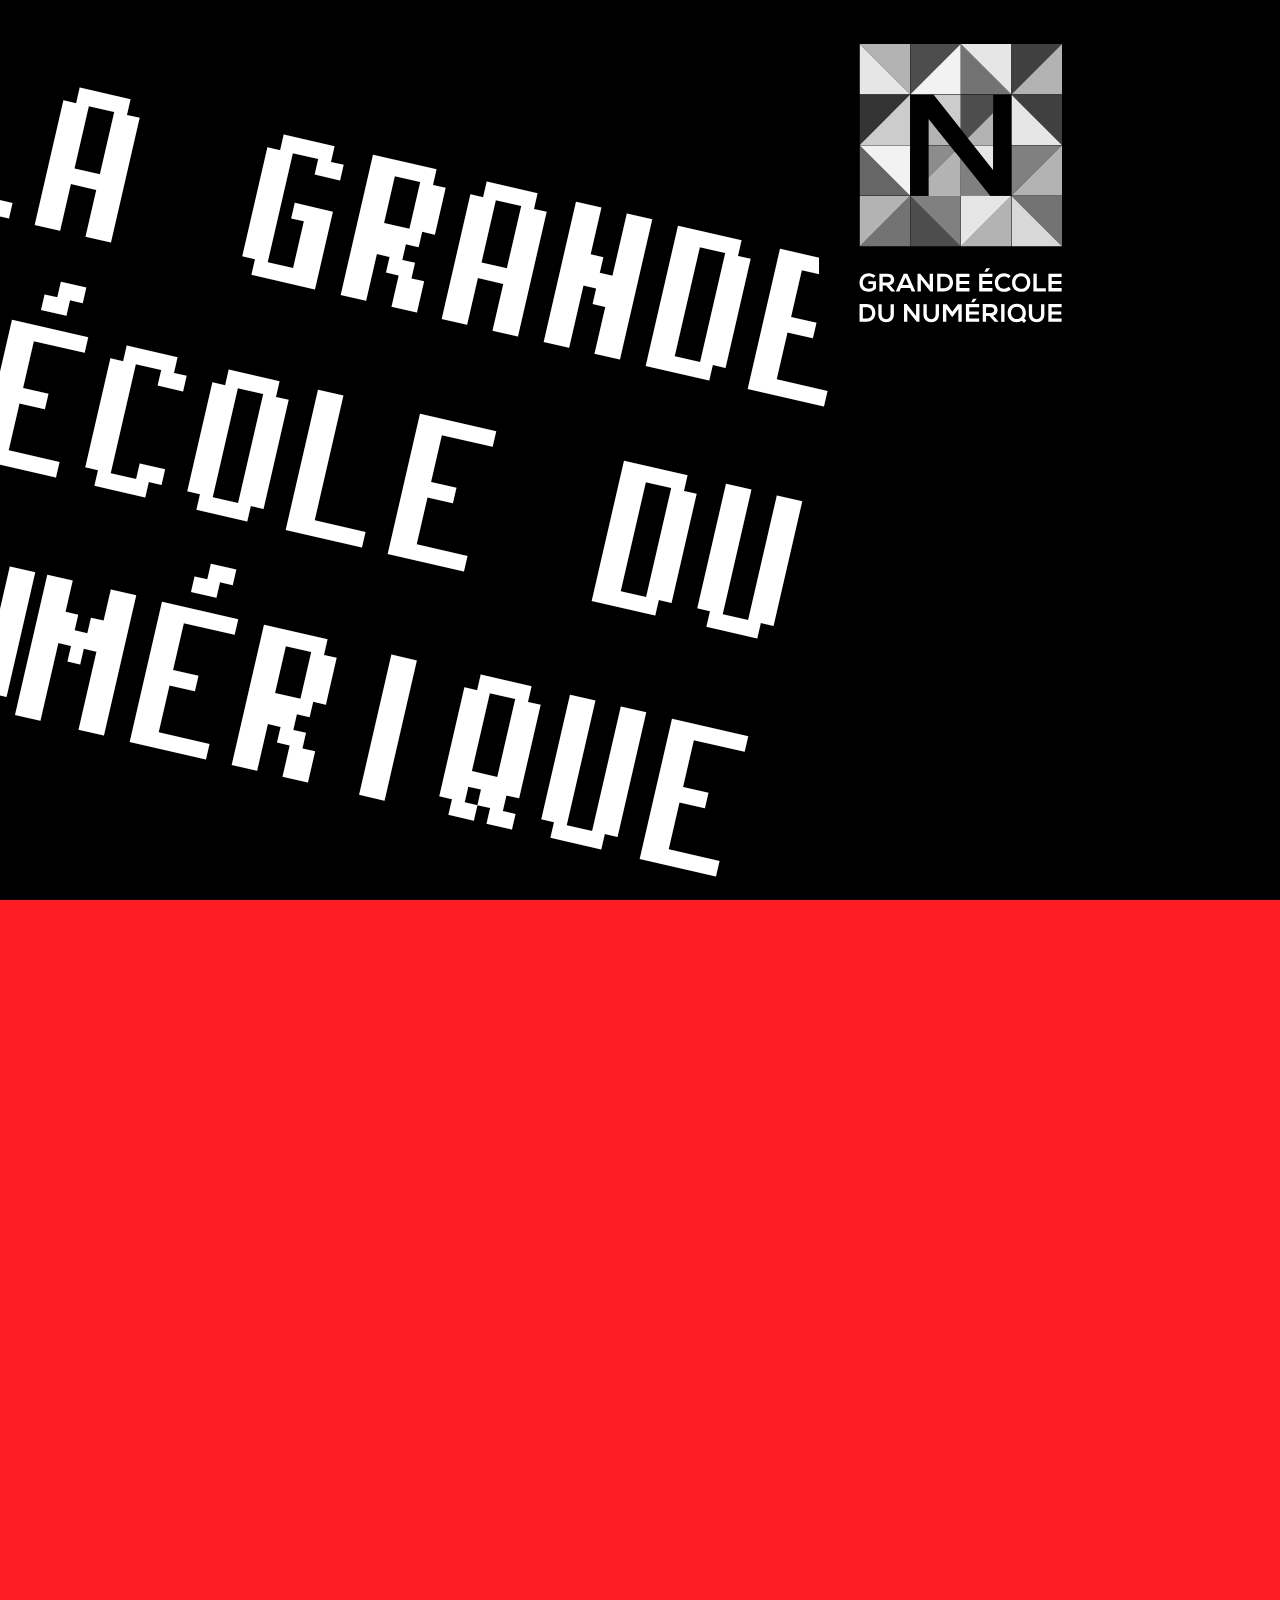
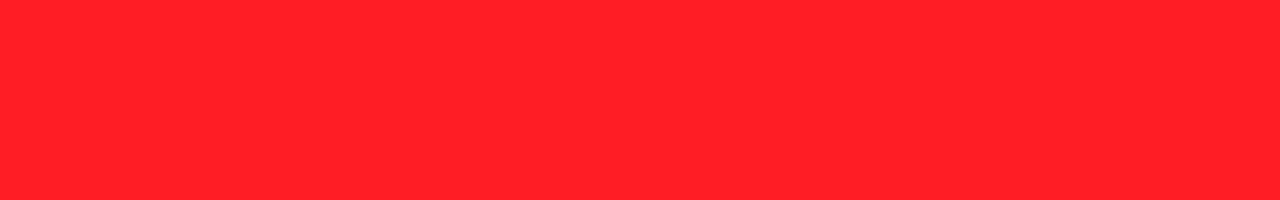
==== greetingsCard3.html @ 9fb9911d "remise à zero" ====
<!DOCTYPE html>
<html>
<head>
	<meta charset="utf-8">
	<title>We wish you a happy new year</title>
	<link rel="stylesheet" type="text/css" href="css/styleSvg.css">
	<link rel="stylesheet" type="text/css" href="css/animationSvg.css">


<!-- test FTP -->
<meta property="og:title" content="Generator de mĆŖme"/>
<meta property="og:type" content="image"/>
<meta property="og:url" content="http://leal.student.codeur.online/carte-voeux/greetingsCard.html"/>
<meta property="og:image" content="http://leal.student.codeur.online/carte-voeux/carteGEN.jpg"/>
<!-- ajouter aux meta -->

<script type="text/javascript">
      (function(d, s, id) {
        var js, fjs = d.getElementsByTagName(s)[0];
        if (d.getElementById(id)) return;
        js = d.createElement(s); js.id = id;
        js.src = "//connect.facebook.net/en_US/sdk.js#xfbml=1";
        fjs.parentNode.insertBefore(js, fjs);
      }(document, 'script', 'facebook-jssdk'));
</script>                                         <!-- Load Facebook SDK for JavaScript -->




</head>
<body>
	<div id="slides">

<div id="slide1" class="slide"><!-- la grande ecole -->
	<div class="">
		<div id="logoGEN">
			<svg version="1.1" id="gedn-logo" xmlns="http://www.w3.org/2000/svg" xmlns:xlink="http://www.w3.org/1999/xlink" x="-500px" y="-800px" width="1400px" height="1777.5px" viewBox="0 0 1400 1777.5" enable-background="new 0 0 1400 1777.5" xml:space="preserve">
		    <g>
		      <defs>
		        <rect id="SVGID_1_" width="1400" height="1777.5"/>
		      </defs>
		      <clipPath id="SVGID_2_">
		        <use xlink:href="#SVGID_1_"  overflow="visible"/>
		      </clipPath>
		      <rect x="4" clip-path="url(#SVGID_2_)" width="1396.001" height="1777.5"/>
		      <g clip-path="url(#SVGID_2_)">
		        <defs>
		          <rect id="SVGID_3_" width="1400" height="1777.5"/>
		        </defs>
		        <clipPath id="SVGID_4_">
		          <use xlink:href="#SVGID_3_"  overflow="visible"/>
		        </clipPath>
		        <g opacity="0.7" clip-path="url(#SVGID_4_)">
		          <g>
		            <defs>
		              <rect id="SVGID_5_" x="204" y="217" width="250" height="250"/>
		            </defs>
		            <clipPath id="SVGID_6_">
		              <use xlink:href="#SVGID_5_"  overflow="visible"/>
		            </clipPath>
		            <polygon clip-path="url(#SVGID_6_)" fill="#FFFFFF" points="454,467 204,217 454,217 				"/>
		          </g>
		        </g>
		        <g opacity="0.9" clip-path="url(#SVGID_4_)">
		          <g>
		            <defs>
		              <rect id="SVGID_7_" x="204" y="217" width="250" height="250"/>
		            </defs>
		            <clipPath id="SVGID_8_">
		              <use xlink:href="#SVGID_7_"  overflow="visible"/>
		            </clipPath>
		            <polygon clip-path="url(#SVGID_8_)" fill="#FFFFFF" points="454,467 204,467 204,217 				"/>
		          </g>
		        </g>
		        <g opacity="0.95" clip-path="url(#SVGID_4_)">
		          <g>
		            <defs>
		              <rect id="SVGID_9_" x="204" y="717" width="250" height="250"/>
		            </defs>
		            <clipPath id="SVGID_10_">
		              <use xlink:href="#SVGID_9_"  overflow="visible"/>
		            </clipPath>
		            <polygon clip-path="url(#SVGID_10_)" fill="#FFFFFF" points="454,967 204,717 454,717 				"/>
		          </g>
		        </g>
		        <g opacity="0.4" clip-path="url(#SVGID_4_)">
		          <g>
		            <defs>
		              <rect id="SVGID_11_" x="204" y="717" width="250" height="250"/>
		            </defs>
		            <clipPath id="SVGID_12_">
		              <use xlink:href="#SVGID_11_"  overflow="visible"/>
		            </clipPath>
		            <polygon clip-path="url(#SVGID_12_)" fill="#FFFFFF" points="454,967 204,967 204,717 				"/>
		          </g>
		        </g>
		        <g opacity="0.2" clip-path="url(#SVGID_4_)">
		          <g>
		            <defs>
		              <rect id="SVGID_13_" x="204" y="467" width="250" height="250"/>
		            </defs>
		            <clipPath id="SVGID_14_">
		              <use xlink:href="#SVGID_13_"  overflow="visible"/>
		            </clipPath>
		            <polygon clip-path="url(#SVGID_14_)" fill="#FFFFFF" points="204,717 454,467 204,467 				"/>
		          </g>
		        </g>
		        <g opacity="0.8" clip-path="url(#SVGID_4_)">
		          <g>
		            <defs>
		              <rect id="SVGID_15_" x="204" y="467" width="250" height="250"/>
		            </defs>
		            <clipPath id="SVGID_16_">
		              <use xlink:href="#SVGID_15_"  overflow="visible"/>
		            </clipPath>
		            <polygon clip-path="url(#SVGID_16_)" fill="#FFFFFF" points="204,717 454,717 454,467 				"/>
		          </g>
		        </g>
		        <g opacity="0.7" clip-path="url(#SVGID_4_)">
		          <g>
		            <defs>
		              <rect id="SVGID_17_" x="204" y="967" width="250" height="250"/>
		            </defs>
		            <clipPath id="SVGID_18_">
		              <use xlink:href="#SVGID_17_"  overflow="visible"/>
		            </clipPath>
		            <polygon clip-path="url(#SVGID_18_)" fill="#FFFFFF" points="204,1217 454,967 204,967 				"/>
		          </g>
		        </g>
		        <g opacity="0.45" clip-path="url(#SVGID_4_)">
		          <g>
		            <defs>
		              <rect id="SVGID_19_" x="204" y="967" width="250" height="250"/>
		            </defs>
		            <clipPath id="SVGID_20_">
		              <use xlink:href="#SVGID_19_"  overflow="visible"/>
		            </clipPath>
		            <polygon clip-path="url(#SVGID_20_)" fill="#FFFFFF" points="204,1217 454,1217 454,967 				"/>
		          </g>
		        </g>
		        <g opacity="0.9" clip-path="url(#SVGID_4_)">
		          <g>
		            <defs>
		              <rect id="SVGID_21_" x="704" y="217" width="250" height="250"/>
		            </defs>
		            <clipPath id="SVGID_22_">
		              <use xlink:href="#SVGID_21_"  overflow="visible"/>
		            </clipPath>
		            <polygon clip-path="url(#SVGID_22_)" fill="#FFFFFF" points="954,467 704,217 954,217 				"/>
		          </g>
		        </g>
		        <g opacity="0.45" clip-path="url(#SVGID_4_)">
		          <g>
		            <defs>
		              <rect id="SVGID_23_" x="704" y="217" width="250" height="250"/>
		            </defs>
		            <clipPath id="SVGID_24_">
		              <use xlink:href="#SVGID_23_"  overflow="visible"/>
		            </clipPath>
		            <polygon clip-path="url(#SVGID_24_)" fill="#FFFFFF" points="954,467 704,467 704,217 				"/>
		          </g>
		        </g>
		        <g opacity="0.9" clip-path="url(#SVGID_4_)">
		          <g>
		            <defs>
		              <rect id="SVGID_25_" x="766.315" y="717.5" width="97.685" height="122.919"/>
		            </defs>
		            <clipPath id="SVGID_26_">
		              <use xlink:href="#SVGID_25_"  overflow="visible"/>
		            </clipPath>
		            <polygon clip-path="url(#SVGID_26_)" fill="#FFFFFF" points="766.314,717.5 864,840.419 864,717.5 				"/>
		          </g>
		        </g>
		        <g opacity="0.5" clip-path="url(#SVGID_4_)">
		          <g>
		            <defs>
		              <rect id="SVGID_27_" x="704" y="785.572" width="145.939" height="181.928"/>
		            </defs>
		            <clipPath id="SVGID_28_">
		              <use xlink:href="#SVGID_27_"  overflow="visible"/>
		            </clipPath>
		            <polygon clip-path="url(#SVGID_28_)" fill="#FFFFFF" points="704,785.571 704,967.5 849.939,967.5 				"/>
		          </g>
		        </g>
		        <g opacity="0.3" clip-path="url(#SVGID_4_)">
		          <g>
		            <defs>
		              <rect id="SVGID_29_" x="704" y="466.5" width="250" height="215.72"/>
		            </defs>
		            <clipPath id="SVGID_30_">
		              <use xlink:href="#SVGID_29_"  overflow="visible"/>
		            </clipPath>
		            <polygon clip-path="url(#SVGID_30_)" fill="#FFFFFF" points="738.783,682.216 864,557 864,466.5 953.5,466.5 954,466.5
		              704,466.5 704,637.27 				"/>
		          </g>
		        </g>
		        <g opacity="0.7" clip-path="url(#SVGID_4_)">
		          <g>
		            <defs>
		              <rect id="SVGID_31_" x="953.5" y="467" width="0.5" height="0.5"/>
		            </defs>
		            <clipPath id="SVGID_32_">
		              <use xlink:href="#SVGID_31_"  overflow="visible"/>
		            </clipPath>
		            <polygon clip-path="url(#SVGID_32_)" fill="#FFFFFF" points="953.5,467.5 954,467.5 954,467 				"/>
		          </g>
		        </g>
		        <g opacity="0.7" clip-path="url(#SVGID_4_)">
		          <g>
		            <defs>
		              <rect id="SVGID_33_" x="738.784" y="557" width="125.216" height="160.5"/>
		            </defs>
		            <clipPath id="SVGID_34_">
		              <use xlink:href="#SVGID_33_"  overflow="visible"/>
		            </clipPath>
		            <polygon clip-path="url(#SVGID_34_)" fill="#FFFFFF" points="738.783,682.466 766.314,717.5 864,717.5 864,557 				"/>
		          </g>
		        </g>
		        <g opacity="0.9" clip-path="url(#SVGID_4_)">
		          <g>
		            <defs>
		              <rect id="SVGID_35_" x="704" y="967" width="250" height="250"/>
		            </defs>
		            <clipPath id="SVGID_36_">
		              <use xlink:href="#SVGID_35_"  overflow="visible"/>
		            </clipPath>
		            <polygon clip-path="url(#SVGID_36_)" fill="#FFFFFF" points="704,1217 954,967 704,967 				"/>
		          </g>
		        </g>
		        <g opacity="0.7" clip-path="url(#SVGID_4_)">
		          <g>
		            <defs>
		              <rect id="SVGID_37_" x="704" y="967" width="250" height="250"/>
		            </defs>
		            <clipPath id="SVGID_38_">
		              <use xlink:href="#SVGID_37_"  overflow="visible"/>
		            </clipPath>
		            <polygon clip-path="url(#SVGID_38_)" fill="#FFFFFF" points="704,1217 954,1217 954,967 				"/>
		          </g>
		        </g>
		        <g opacity="0.3" clip-path="url(#SVGID_4_)">
		          <g>
		            <defs>
		              <rect id="SVGID_39_" x="454" y="217" width="250" height="250"/>
		            </defs>
		            <clipPath id="SVGID_40_">
		              <use xlink:href="#SVGID_39_"  overflow="visible"/>
		            </clipPath>
		            <polygon clip-path="url(#SVGID_40_)" fill="#FFFFFF" points="454,467 704,217 454,217 				"/>
		          </g>
		        </g>
		        <g opacity="0.95" clip-path="url(#SVGID_4_)">
		          <g>
		            <defs>
		              <rect id="SVGID_41_" x="454" y="217" width="250" height="250"/>
		            </defs>
		            <clipPath id="SVGID_42_">
		              <use xlink:href="#SVGID_41_"  overflow="visible"/>
		            </clipPath>
		            <polygon clip-path="url(#SVGID_42_)" fill="#FFFFFF" points="454,467 704,467 704,217 				"/>
		          </g>
		        </g>
		        <g opacity="0.55" clip-path="url(#SVGID_4_)">
		          <g>
		            <defs>
		              <rect id="SVGID_43_" x="544" y="717.5" width="129.431" height="159.5"/>
		            </defs>
		            <clipPath id="SVGID_44_">
		              <use xlink:href="#SVGID_43_"  overflow="visible"/>
		            </clipPath>
		            <polygon clip-path="url(#SVGID_44_)" fill="#FFFFFF" points="673.431,747.819 648.842,717.5 544,717.5 544,877 				"/>
		          </g>
		        </g>
		        <g opacity="0.7" clip-path="url(#SVGID_4_)">
		          <g>
		            <defs>
		              <rect id="SVGID_45_" x="544" y="747.57" width="160" height="219.93"/>
		            </defs>
		            <clipPath id="SVGID_46_">
		              <use xlink:href="#SVGID_45_"  overflow="visible"/>
		            </clipPath>
		            <polygon clip-path="url(#SVGID_46_)" fill="#FFFFFF" points="673.431,747.569 544,877 544,967.5 704,967.5 704,785.572 				"/>
		          </g>
		        </g>
		        <g opacity="0.8" clip-path="url(#SVGID_4_)">
		          <g>
		            <defs>
		              <rect id="SVGID_47_" x="454" y="466.5" width="250" height="170.77"/>
		            </defs>
		            <clipPath id="SVGID_48_">
		              <use xlink:href="#SVGID_47_"  overflow="visible"/>
		            </clipPath>
		            <polygon clip-path="url(#SVGID_48_)" fill="#FFFFFF" points="568.837,466.5 704,637.269 704,466.5 454,466.5 454.5,466.5
		              "/>
		          </g>
		        </g>
		        <g opacity="0.7" clip-path="url(#SVGID_4_)">
		          <g>
		            <defs>
		              <rect id="SVGID_49_" x="544" y="586.66" width="104.842" height="130.84"/>
		            </defs>
		            <clipPath id="SVGID_50_">
		              <use xlink:href="#SVGID_49_"  overflow="visible"/>
		            </clipPath>
		            <polygon clip-path="url(#SVGID_50_)" fill="#FFFFFF" points="648.842,717.5 544,586.663 544,717.5 				"/>
		          </g>
		        </g>
		        <g opacity="0.7" clip-path="url(#SVGID_4_)">
		          <g>
		            <defs>
		              <rect id="SVGID_51_" x="454" y="467" width="0.5" height="0.5"/>
		            </defs>
		            <clipPath id="SVGID_52_">
		              <use xlink:href="#SVGID_51_"  overflow="visible"/>
		            </clipPath>
		            <polygon clip-path="url(#SVGID_52_)" fill="#FFFFFF" points="454,467 454,467.5 454.5,467.5 				"/>
		          </g>
		        </g>
		        <g opacity="0.5" clip-path="url(#SVGID_4_)">
		          <g>
		            <defs>
		              <rect id="SVGID_53_" x="454" y="967" width="250" height="250"/>
		            </defs>
		            <clipPath id="SVGID_54_">
		              <use xlink:href="#SVGID_53_"  overflow="visible"/>
		            </clipPath>
		            <polygon clip-path="url(#SVGID_54_)" fill="#FFFFFF" points="704,1217 454,967 704,967 				"/>
		          </g>
		        </g>
		        <g opacity="0.3" clip-path="url(#SVGID_4_)">
		          <g>
		            <defs>
		              <rect id="SVGID_55_" x="454" y="967" width="250" height="250"/>
		            </defs>
		            <clipPath id="SVGID_56_">
		              <use xlink:href="#SVGID_55_"  overflow="visible"/>
		            </clipPath>
		            <polygon clip-path="url(#SVGID_56_)" fill="#FFFFFF" points="704,1217 454,1217 454,967 				"/>
		          </g>
		        </g>
		        <g opacity="0.25" clip-path="url(#SVGID_4_)">
		          <g>
		            <defs>
		              <rect id="SVGID_57_" x="954" y="217" width="250" height="250"/>
		            </defs>
		            <clipPath id="SVGID_58_">
		              <use xlink:href="#SVGID_57_"  overflow="visible"/>
		            </clipPath>
		            <polygon clip-path="url(#SVGID_58_)" fill="#FFFFFF" points="954,467 1204,217 954,217 				"/>
		          </g>
		        </g>
		        <g opacity="0.7" clip-path="url(#SVGID_4_)">
		          <g>
		            <defs>
		              <rect id="SVGID_59_" x="954" y="217" width="250" height="250"/>
		            </defs>
		            <clipPath id="SVGID_60_">
		              <use xlink:href="#SVGID_59_"  overflow="visible"/>
		            </clipPath>
		            <polygon clip-path="url(#SVGID_60_)" fill="#FFFFFF" points="954,467 1204,467 1204,217 				"/>
		          </g>
		        </g>
		        <g opacity="0.5" clip-path="url(#SVGID_4_)">
		          <g>
		            <defs>
		              <rect id="SVGID_61_" x="954" y="717" width="250" height="250"/>
		            </defs>
		            <clipPath id="SVGID_62_">
		              <use xlink:href="#SVGID_61_"  overflow="visible"/>
		            </clipPath>
		            <polygon clip-path="url(#SVGID_62_)" fill="#FFFFFF" points="954,967 1204,717 954,717 				"/>
		          </g>
		        </g>
		        <g opacity="0.7" clip-path="url(#SVGID_4_)">
		          <g>
		            <defs>
		              <rect id="SVGID_63_" x="954" y="717" width="250" height="250"/>
		            </defs>
		            <clipPath id="SVGID_64_">
		              <use xlink:href="#SVGID_63_"  overflow="visible"/>
		            </clipPath>
		            <polygon clip-path="url(#SVGID_64_)" fill="#FFFFFF" points="954,967 1204,967 1204,717 				"/>
		          </g>
		        </g>
		        <g opacity="0.25" clip-path="url(#SVGID_4_)">
		          <g>
		            <defs>
		              <rect id="SVGID_65_" x="954" y="467" width="250" height="250"/>
		            </defs>
		            <clipPath id="SVGID_66_">
		              <use xlink:href="#SVGID_65_"  overflow="visible"/>
		            </clipPath>
		            <polygon clip-path="url(#SVGID_66_)" fill="#FFFFFF" points="1204,717 954,467 1204,467 				"/>
		          </g>
		        </g>
		        <g opacity="0.9" clip-path="url(#SVGID_4_)">
		          <g>
		            <defs>
		              <rect id="SVGID_67_" x="954" y="467" width="250" height="250"/>
		            </defs>
		            <clipPath id="SVGID_68_">
		              <use xlink:href="#SVGID_67_"  overflow="visible"/>
		            </clipPath>
		            <polygon clip-path="url(#SVGID_68_)" fill="#FFFFFF" points="1204,717 954,717 954,467 				"/>
		          </g>
		        </g>
		        <g opacity="0.45" clip-path="url(#SVGID_4_)">
		          <g>
		            <defs>
		              <rect id="SVGID_69_" x="954" y="967" width="250" height="250"/>
		            </defs>
		            <clipPath id="SVGID_70_">
		              <use xlink:href="#SVGID_69_"  overflow="visible"/>
		            </clipPath>
		            <polygon clip-path="url(#SVGID_70_)" fill="#FFFFFF" points="1204,1217 954,967 1204,967 				"/>
		          </g>
		        </g>
		        <g opacity="0.85" clip-path="url(#SVGID_4_)">
		          <g>
		            <defs>
		              <rect id="SVGID_71_" x="954" y="967" width="250" height="250"/>
		            </defs>
		            <clipPath id="SVGID_72_">
		              <use xlink:href="#SVGID_71_"  overflow="visible"/>
		            </clipPath>
		            <polygon clip-path="url(#SVGID_72_)" fill="#FFFFFF" points="1204,1217 954,1217 954,967 				"/>
		          </g>
		        </g>
		        <path clip-path="url(#SVGID_4_)" fill="#FFFFFF" d="M272.504,1372.6c-5.875-5.625-14.625-8.75-22.25-8.75
		          c-18.75,0-30.125,14.25-30.125,32.25c0,14.375,8.375,29.25,30.125,29.25c6.875,0,12.875-1.5,19.75-7v-15.5h-22.375v-14.75h37.5
		          v36.875c-8.625,9.875-19.5,15.75-34.875,15.75c-32.875,0-46.25-21.625-46.25-44.625c0-24.625,15.375-47.375,46.25-47.375
		          c11.75,0,23.5,4.5,32.5,13.375L272.504,1372.6z"/>
		        <path clip-path="url(#SVGID_4_)" fill="#FFFFFF" d="M379.503,1438.725h-18.875l-25.375-29.25h-16.75v29.25h-16.5V1351.1
		          c13.875,0,27.75,0.125,41.625,0.125c20.625,0.125,31.5,13.875,31.5,29c0,12-5.5,24.125-22.125,27.5l26.5,29.875V1438.725z
		           M318.503,1366.6v28h25.125c10.5,0,15-7,15-14s-4.625-14-15-14H318.503z"/>
		        <path clip-path="url(#SVGID_4_)" fill="#FFFFFF" d="M454.128,1422.225h-45.75l-7.5,16.5h-17.875l39.25-87.5h18l39.25,87.5h-18
		          L454.128,1422.225z M431.253,1369.6l-16.25,37.25h32.5L431.253,1369.6z"/>
		        <polygon clip-path="url(#SVGID_4_)" fill="#FFFFFF" points="550.128,1410.1 550.128,1351.225 566.628,1351.225 566.628,1438.725
		          553.253,1438.725 506.753,1380.475 506.753,1438.725 490.253,1438.725 490.253,1351.225 503.628,1351.225 		"/>
		        <path clip-path="url(#SVGID_4_)" fill="#FFFFFF" d="M665.502,1394.225c0.375,22.125-13.125,44.5-43.75,44.5h-34.375v-87.5h34.375
		          C651.752,1351.225,665.127,1372.6,665.502,1394.225 M603.752,1422.85h18c19.875,0,27.75-14.5,27.375-28.75
		          c-0.375-13.625-8.375-27.25-27.375-27.25h-18V1422.85z"/>
		        <polygon clip-path="url(#SVGID_4_)" fill="#FFFFFF" points="746.751,1438.725 681.251,1438.725 681.251,1351.225
		          746.751,1351.225 746.751,1367.225 697.626,1367.225 697.626,1387.35 745.001,1387.35 745.001,1402.725 697.626,1402.725
		          697.626,1422.475 746.751,1422.475 		"/>
		        <path clip-path="url(#SVGID_4_)" fill="#FFFFFF" d="M860.124,1438.725h-65.5v-87.5h65.5v16h-49.125v20.125h47.375v15.375h-47.375
		          v19.75h49.125V1438.725z M847.999,1324.6h-18l-9.25,17v0.75h13.5l13.75-17.125V1324.6z"/>
		        <path clip-path="url(#SVGID_4_)" fill="#FFFFFF" d="M951.623,1427.725c-9,8.875-20.625,13-33.25,13
		          c-32.5,0-46.25-22.375-46.375-45.125c-0.125-22.875,14.75-46.125,46.375-46.125c11.875,0,23.125,4.5,32.125,13.375l-11,10.625
		          c-5.75-5.625-13.5-8.25-21.125-8.25c-21.125,0-30.25,15.75-30.125,30.375c0.125,14.5,8.5,29.625,30.125,29.625
		          c7.625,0,16.25-3.125,22-8.875L951.623,1427.725z"/>
		        <path clip-path="url(#SVGID_4_)" fill="#FFFFFF" d="M1047,1395.475c-0.25,22.625-14.125,45.25-44.875,45.25s-45-22.125-45-45.125
		          c0-27.625,20-46.125,45.375-46.125C1032.375,1349.725,1047.25,1372.725,1047,1395.475 M1002.125,1425.6
		          c20.625,0,28.375-15.5,28.625-29.875c0.25-14.625-8.125-30.875-28.25-31.25c-18.625,0-29.625,14-29.125,31.375
		          C973.75,1410.225,981.5,1425.6,1002.125,1425.6"/>
		        <polygon clip-path="url(#SVGID_4_)" fill="#FFFFFF" points="1078.998,1351.225 1078.998,1423.475 1123.998,1423.475
		          1123.998,1438.725 1062.498,1438.725 1062.498,1351.225 		"/>
		        <polygon clip-path="url(#SVGID_4_)" fill="#FFFFFF" points="1201.997,1438.725 1136.497,1438.725 1136.497,1351.225
		          1201.997,1351.225 1201.997,1367.225 1152.872,1367.225 1152.872,1387.35 1200.247,1387.35 1200.247,1402.725 1152.872,1402.725
		          1152.872,1422.475 1201.997,1422.475 		"/>
		        <path clip-path="url(#SVGID_4_)" fill="#FFFFFF" d="M282.181,1544.5c0.375,22.125-13.125,44.5-43.75,44.5h-34.375v-87.5h34.375
		          C268.431,1501.5,281.806,1522.875,282.181,1544.5 M220.431,1573.125h18c19.875,0,27.75-14.5,27.375-28.75
		          c-0.375-13.625-8.375-27.25-27.375-27.25h-18V1573.125z"/>
		        <path clip-path="url(#SVGID_4_)" fill="#FFFFFF" d="M373.555,1501.625v50.125c0,25.875-15.875,39.125-37.875,39.125
		          c-21,0-38.875-12.75-38.875-39.125v-50.125h16.375v50.125c0,15.75,9,24.125,22.625,24.125s21.375-9.125,21.375-24.125v-50.125
		          H373.555z"/>
		        <polygon clip-path="url(#SVGID_4_)" fill="#FFFFFF" points="483.302,1560.375 483.302,1501.5 499.802,1501.5 499.802,1589
		          486.427,1589 439.927,1530.75 439.927,1589 423.427,1589 423.427,1501.5 436.802,1501.5 		"/>
		        <path clip-path="url(#SVGID_4_)" fill="#FFFFFF" d="M596.177,1501.625v50.125c0,25.875-15.875,39.125-37.875,39.125
		          c-21,0-38.875-12.75-38.875-39.125v-50.125h16.375v50.125c0,15.75,9,24.125,22.625,24.125s21.375-9.125,21.375-24.125v-50.125
		          H596.177z"/>
		        <polygon clip-path="url(#SVGID_4_)" fill="#FFFFFF" points="691.926,1525.625 663.426,1563.625 660.176,1563.625 632.301,1525.5
		          632.301,1589.125 615.801,1589.125 615.801,1501.625 634.801,1501.625 662.176,1539.25 689.551,1501.625 708.426,1501.625
		          708.426,1589.125 691.926,1589.125 		"/>
		        <path clip-path="url(#SVGID_4_)" fill="#FFFFFF" d="M794.676,1589h-65.5v-87.5h65.5v16h-49.125v20.125h47.375V1553h-47.375v19.75
		          h49.125V1589z M782.551,1474.875h-18l-9.25,17v0.75h13.5l13.75-17.125V1474.875z"/>
		        <path clip-path="url(#SVGID_4_)" fill="#FFFFFF" d="M889.8,1589h-18.875l-25.375-29.25H828.8V1589h-16.5v-87.625
		          c13.875,0,27.75,0.125,41.625,0.125c20.625,0.125,31.5,13.875,31.5,29c0,12-5.5,24.125-22.125,27.5l26.5,29.875V1589z
		           M828.8,1516.875v28h25.125c10.5,0,15-7,15-14s-4.625-14-15-14H828.8z"/>
		        <rect x="903.299" y="1501.5" clip-path="url(#SVGID_4_)" fill="#FFFFFF" width="16.375" height="87.5"/>
		        <path clip-path="url(#SVGID_4_)" fill="#FFFFFF" d="M1025.299,1544.125c0.125,10-2.5,20.375-8.125,28.5l10.375,10.25
		          l-11.625,11.625l-10.625-10.5c-6.625,4.25-15,6.5-24.875,6.5c-31.125,0-44.875-22.625-45-45.375
		          c-0.125-22.875,14.25-45.75,45-45.75S1024.924,1521.625,1025.299,1544.125 M951.674,1545.5c0.25,14.375,9.75,29.75,28.75,29.75
		          c19.75,0,29.25-16.625,28.625-31.625c-0.625-14.125-8-29.375-28.625-29.375S951.424,1530.75,951.674,1545.5"/>
		        <path clip-path="url(#SVGID_4_)" fill="#FFFFFF" d="M1116.547,1501.625v50.125c0,25.875-15.875,39.125-37.875,39.125
		          c-21,0-38.875-12.75-38.875-39.125v-50.125h16.375v50.125c0,15.75,9,24.125,22.625,24.125s21.375-9.125,21.375-24.125v-50.125
		          H1116.547z"/>
		        <polygon clip-path="url(#SVGID_4_)" fill="#FFFFFF" points="1201.672,1589 1136.172,1589 1136.172,1501.5 1201.672,1501.5
		          1201.672,1517.5 1152.547,1517.5 1152.547,1537.625 1199.922,1537.625 1199.922,1553 1152.547,1553 1152.547,1572.75
		          1201.672,1572.75 		"/>
		      </g>
		    </g>
		    </svg>
		</div>

		<svg version="1.1" id="text1" xmlns="http://www.w3.org/2000/svg" xmlns:xlink="http://www.w3.org/1999/xlink" width="100%" height="100%" viewBox="0 0
		 1280 740" xml:space="preserve">
			<text transform="matrix(0.7945 0.1831 -0.2246 0.9744 -80 118.322)"><tspan x="0" y="0" fill="#FFFFFF" font-family="'PixelOperatorMono-Bold'" font-size="255.828">LA GRANDE </tspan><tspan x="127.914" y="241.069" fill="#FFFFFF" font-family="'PixelOperatorMono-Bold'" font-size="255.828">ÉCOLE DU         </tspan><tspan x="-0.001" y="482.139" fill="#FFFFFF" font-family="'PixelOperatorMono-Bold'" font-size="255.828">NUMÉRIQUE</tspan></text>
		</svg>
	</div>
</div>

<div id="slide2" class="slide"><!-- l'acs -->
	<div class="text2">
		<p>vous adresse </p>
		<p>ses meilleurs vœux </p>
		<p>pour l’année 2017</p>
	</div>
</div>

<div id="slide3" class="slide"><!-- perso -->
	<div class="joyeusesFetes" >
		<div class="flipper">
			<svg version="1.1" id="santa" xmlns="http://www.w3.org/2000/svg" xmlns:xlink="http://www.w3.org/1999/xlink" x="0px" y="0px" width="20%" height="50%"   viewBox="0 0 592.627 190" enable-background="new 0 0 592.627 190" xml:space="preserve">
			<path id="pom" class="elemFlipped"  fill="#FFFFFF" d="M73.943,108.938l17.496,2.273c-1.911,12.06-6.804,21.501-14.679,28.324
				c-7.875,6.82-17.546,10.23-29.012,10.23c-14.369,0-25.918-4.694-34.649-14.087C4.365,126.289,0,112.828,0,95.297
				c0-11.334,1.879-21.253,5.635-29.756c3.757-8.5,9.473-14.877,17.151-19.127c7.676-4.251,16.029-6.376,25.059-6.376
				c11.401,0,20.725,2.885,27.975,8.65c7.249,5.768,11.896,13.956,13.939,24.565l-17.3,2.669c-1.647-7.051-4.563-12.357-8.749-15.916
				c-4.186-3.559-9.243-5.338-15.173-5.338c-8.964,0-16.247,3.214-21.848,9.639c-5.602,6.426-8.401,16.591-8.401,30.496
				c0,14.104,2.7,24.353,8.105,30.745c5.404,6.393,12.457,9.589,21.155,9.589c6.984,0,12.816-2.141,17.497-6.426
				C69.724,124.427,72.69,117.835,73.943,108.938z"/>
			<path id="hat" class="elemFlipped"  fill="#FFFFFF" d="M104.391,96.176V79.567l95.986-40.531v17.694L124.259,87.97l76.118,31.536v17.694
				L104.391,96.176z"/>
			<path id="fur" class="elemFlipped"  fill="#FFFFFF" d="M254.648,187.628h-39.246v-14.73h21.452V17.202h-21.452V2.472h39.246V187.628z"/>
			<path id="eyes" class="elemFlipped"  fill="#FFFFFF" d="M285.785,62.674V42.41h20.265v20.264H285.785z M285.785,147.332v-20.264h20.265v20.264H285.785z"
				/>
			<path id="nose" class="elemFlipped"  fill="#FFFFFF" d="M330.468,103.898V86.004h54.666v17.894H330.468z"/>
			<path id="smile" class="elemFlipped"  fill="#FFFFFF" d="M416.471,190h-12.751c19.705-31.635,29.556-63.3,29.556-94.999
				c0-12.39-1.417-24.681-4.25-36.874c-2.242-9.886-5.372-19.376-9.391-28.47C417.064,23.725,411.758,13.84,403.718,0h12.751
				c12.391,16.544,21.552,33.15,27.483,49.823c5.073,14.369,7.611,29.395,7.611,45.078c0,17.794-3.411,34.995-10.232,51.601
				C434.511,163.11,426.224,177.609,416.471,190z"/>
			<path id="beard" class="elemFlipped"  fill="#FFFFFF" d="M459.769,147.393l56.049-75.524L466.392,2.472h22.836l26.293,37.169
				c5.469,7.711,9.358,13.642,11.665,17.794c3.229-5.272,7.051-10.776,11.467-16.509l29.162-38.455h20.858l-50.91,68.308l54.863,76.613
				h-23.725l-36.477-51.702c-2.043-2.966-4.152-6.193-6.327-9.688c-3.229,5.274-5.535,8.897-6.92,10.874l-36.378,50.515H459.769z"/>
			</svg>
		</div> 
	</div>
</div>

<div id="slide4" class="slide"><!-- bonne année -->
	
	<div class="fb-share-button"
	    data-href="http://leal.student.codeur.online/carte-voeux/greetingsCard.html"
	    data-layout="button_count">
	</div>  <!-- boutton open graph FB original-->

<!-- 			<svg version="1.1" id="voeux" xmlns="http://www.w3.org/2000/svg" xmlns:xlink="http://www.w3.org/1999/xlink" x="0px" y="0px"
			 width="1280px" height="800px" viewBox="0 0 1280 800" enable-background="new 0 0 1280 800" xml:space="preserve">
				<g id="textBack" opacity="0">
					<path id="astVoeux1" d="M93.769,357.158h10.71v10.71h-10.71V357.158z M93.769,378.578l10.71,0.001v10.71h-10.71V378.578z
						 M115.189,346.447h10.71v21.421h10.71l0,10.711h-10.711l0,21.421l-10.709-0.001v-21.42h-10.71v-10.711h10.71V346.447z
						 M136.61,357.158h10.71v10.71h-10.71L136.61,357.158z M136.61,378.579l10.709,0.001l0,10.709h-10.71V378.579z"/>
					<path id="jVoeux1" d="M211.583,421.421h10.71l0,10.71l-10.71-0.001V421.421z M222.293,432.131h32.131l0,10.71l-32.131,0.001
						L222.293,432.131z M254.425,346.448l10.71-0.001v85.684h-10.711L254.425,346.448z"/>
					<path id="oVoeux1" d="M286.556,378.579h10.71l0,53.552h-10.71V378.579z M297.267,367.868h32.131v10.71l-32.131,0.001
						L297.267,367.868z M297.267,432.131l32.131-0.001v10.712h-32.131V432.131z M329.397,378.578l10.71,0.001l0,53.553l-10.71-0.002
						L329.397,378.578z"/>
					<path id="yVoeux1" d="M361.529,367.867l10.71,0.001l0,53.553h-10.711L361.529,367.867z M361.529,442.842h10.71v10.71h-10.71
						V442.842z M404.371,367.868h10.71v85.684h-10.71v-21.421H372.24v-10.71h32.131V367.868z M372.239,453.552h32.131v10.711h-32.131
						V453.552z"/>
					<path id="eVoeux1_1_" d="M436.502,378.579h10.711L447.212,400l32.132,0.001v-21.422h10.71l0,32.131h-42.841v21.42l-10.711,0.001
						L436.502,378.579z M447.212,367.868l32.132-0.001l0,10.712h-32.131L447.212,367.868z M447.212,432.13l32.131,0.001v10.711h-32.131
						V432.13z M479.344,421.421l10.71-0.001v10.711h-10.71V421.421z"/>
					<path id="uVoeux1" d="M511.474,367.868h10.711v64.263h-10.711V367.868z M522.186,432.131h32.131v10.711h-32.131V432.131z
						 M554.316,367.868h10.711v64.263h-10.711V367.868z"/>
					<path id="sVoeux1_1_" d="M586.448,378.579h10.71v21.422L586.448,400L586.448,378.579z M586.448,421.42l10.71,0.001v10.71h-10.71
						V421.42z M597.158,367.867l32.131,0.002l0,10.71h-32.131V367.867z M597.158,400.001L629.29,400v10.71h-32.131V400.001z
						 M597.158,432.131h32.131l0,10.711h-32.132L597.158,432.131z M629.29,378.579H640l0,10.71l-10.711,0.001V378.579z M629.29,410.71
						l10.71-0.001l0,21.422h-10.71L629.29,410.71z"/>
					<path id="eVoeux2" d="M661.421,378.578l10.71,0.001V400l32.132-0.001v-21.42h10.71v32.131l-42.842,0.001v21.42l-10.71-0.001
						V378.578z M672.131,367.868h32.132v10.711h-32.132V367.868z M672.131,432.131h32.132v10.71l-32.132,0.001V432.131z
						 M704.263,421.421h10.709l0.001,10.71h-10.71V421.421z"/>
					<path id="sVoeux2" d="M736.394,378.579h10.711V400h-10.711V378.579z M736.394,421.421h10.711v10.71h-10.711V421.421z
						 M747.104,367.868h32.131v10.71l-32.131,0.001V367.868z M747.104,400h32.131l0.001,10.71h-32.132V400z M747.104,432.131h32.131
						v10.711h-32.131V432.131z M779.235,378.578l10.71,0.001v10.71h-10.71V378.578z M779.236,410.71h10.709l-0.001,21.421h-10.709
						L779.236,410.71z"/>
					<path id="fVoeux1" d="M864.919,357.159l10.71-0.001v21.422h21.421v10.71h-21.42l-0.001,53.553h-10.71v-53.553h-10.71l0.001-10.71
						h10.709V357.159z M875.629,346.447l32.132,0v10.711l-32.132-0.001V346.447z"/>
					<path id="eVoeux3" d="M918.471,378.579h10.712L929.182,400h32.132l-0.001-21.421l10.711-0.001v32.132h-42.842v21.421h-10.711
						V378.579z M929.182,346.447l10.71,0.001v10.71h-10.71V346.447z M929.182,367.867l32.131,0.002v10.71h-32.13L929.182,367.867z
						 M929.182,432.131h32.131v10.711h-32.131V432.131z M939.892,335.737h10.71v10.709l-10.71,0.001V335.737z M950.602,346.447l10.711,0
						v10.711h-10.711V346.447z M961.313,421.421h10.711v10.709l-10.711,0.001V421.421z"/>
					<path id="tVoeux1" d="M1004.154,357.158l10.711,0v10.71h21.42v10.711h-21.42l0.001,53.552l-10.712,0.001V378.58l-10.711-0.001
						v-10.711h10.711V357.158z M1014.866,432.131h32.13l-0.001,10.711l-32.13-0.001L1014.866,432.131z"/>
					<path id="eVoeux4" d="M1057.706,378.579h10.711V400h32.131v-21.421l10.711-0.001v32.132l-42.842-0.001v21.422h-10.711V378.579z
						 M1068.417,367.868h32.131v10.711h-32.131V367.868z M1068.417,432.131h32.131v10.711l-32.131,0.001V432.131z M1100.548,421.421
						l10.711-0.001v10.711h-10.711V421.421z"/>
					<path id="sVoeux3" d="M1132.679,378.579h10.711V400h-10.71L1132.679,378.579z M1132.68,421.42l10.709,0.001l0.001,10.71h-10.71
						V421.42z M1143.39,367.868h32.133l-0.001,10.711h-32.132V367.868z M1143.39,400h32.132v10.71h-32.132V400z M1143.39,432.131h32.132
						l0.001,10.711h-32.133V432.131z M1175.521,378.579h10.71v10.709l-10.71,0.001V378.579z M1175.521,410.71h10.71v21.421h-10.71
						V410.71z"/>
				</g>
				<g id="textFront">
					<path id="astVoeux1_1_" fill="#FFFFFF" d="M93.769,357.158h10.71v10.71h-10.71V357.158z M93.769,378.578l10.71,0.001v10.71h-10.71
						V378.578z M115.189,346.447h10.71v21.421h10.71l0,10.711h-10.711l0,21.421l-10.709-0.001v-21.42h-10.71v-10.711h10.71V346.447z
						 M136.61,357.158h10.71v10.71h-10.71L136.61,357.158z M136.61,378.579l10.709,0.001l0,10.709h-10.71V378.579z"/>
					<path id="jVoeux1_1_" fill="#FFFFFF" d="M211.583,421.421h10.71l0,10.71l-10.71-0.001V421.421z M222.293,432.131h32.131l0,10.71
						l-32.131,0.001L222.293,432.131z M254.425,346.448l10.71-0.001v85.684h-10.711L254.425,346.448z"/>
					<path id="oVoeux1_1_" fill="#FFFFFF" d="M286.556,378.579h10.71l0,53.552h-10.71V378.579z M297.267,367.868h32.131v10.71
						l-32.131,0.001L297.267,367.868z M297.267,432.131l32.131-0.001v10.712h-32.131V432.131z M329.397,378.578l10.71,0.001l0,53.553
						l-10.71-0.002L329.397,378.578z"/>
					<path id="yVoeux1_1_" fill="#FFFFFF" d="M361.529,367.867l10.71,0.001l0,53.553h-10.711L361.529,367.867z M361.529,442.842h10.71
						v10.71h-10.71V442.842z M404.371,367.868h10.71v85.684h-10.71v-21.421H372.24v-10.71h32.131V367.868z M372.239,453.552h32.131
						v10.711h-32.131V453.552z"/>
					<path id="eVoeux1_2_" fill="#FFFFFF" d="M436.502,378.579h10.711L447.212,400l32.132,0.001v-21.422h10.71l0,32.131h-42.841v21.42
						l-10.711,0.001L436.502,378.579z M447.212,367.868l32.132-0.001l0,10.712h-32.131L447.212,367.868z M447.212,432.13l32.131,0.001
						v10.711h-32.131V432.13z M479.344,421.421l10.71-0.001v10.711h-10.71V421.421z"/>
					<path id="uVoeux1_1_" fill="#FFFFFF" d="M511.474,367.868h10.711v64.263h-10.711V367.868z M522.186,432.131h32.131v10.711h-32.131
						V432.131z M554.316,367.868h10.711v64.263h-10.711V367.868z"/>
					<path id="sVoeux1_2_" fill="#FFFFFF" d="M586.448,378.579h10.71v21.422L586.448,400L586.448,378.579z M586.448,421.42l10.71,0.001
						v10.71h-10.71V421.42z M597.158,367.867l32.131,0.002l0,10.71h-32.131V367.867z M597.158,400.001L629.29,400v10.71h-32.131V400.001
						z M597.158,432.131h32.131l0,10.711h-32.132L597.158,432.131z M629.29,378.579H640l0,10.71l-10.711,0.001V378.579z M629.29,410.71
						l10.71-0.001l0,21.422h-10.71L629.29,410.71z"/>
					<path id="eVoeux2_1_" fill="#FFFFFF" d="M661.421,378.578l10.71,0.001V400l32.132-0.001v-21.42h10.71v32.131l-42.842,0.001v21.42
						l-10.71-0.001V378.578z M672.131,367.868h32.132v10.711h-32.132V367.868z M672.131,432.131h32.132v10.71l-32.132,0.001V432.131z
						 M704.263,421.421h10.709l0.001,10.71h-10.71V421.421z"/>
					<path id="sVoeux2_1_" fill="#FFFFFF" d="M736.394,378.579h10.711V400h-10.711V378.579z M736.394,421.421h10.711v10.71h-10.711
						V421.421z M747.104,367.868h32.131v10.71l-32.131,0.001V367.868z M747.104,400h32.131l0.001,10.71h-32.132V400z M747.104,432.131
						h32.131v10.711h-32.131V432.131z M779.235,378.578l10.71,0.001v10.71h-10.71V378.578z M779.236,410.71h10.709l-0.001,21.421
						h-10.709L779.236,410.71z"/>
					<path id="fVoeux1_1_" fill="#FFFFFF" d="M864.919,357.159l10.71-0.001v21.422h21.421v10.71h-21.42l-0.001,53.553h-10.71v-53.553
						h-10.71l0.001-10.71h10.709V357.159z M875.629,346.447l32.132,0v10.711l-32.132-0.001V346.447z"/>
					<path id="eVoeux3_1_" fill="#FFFFFF" d="M918.471,378.579h10.712L929.182,400h32.132l-0.001-21.421l10.711-0.001v32.132h-42.842
						v21.421h-10.711V378.579z M929.182,346.447l10.71,0.001v10.71h-10.71V346.447z M929.182,367.867l32.131,0.002v10.71h-32.13
						L929.182,367.867z M929.182,432.131h32.131v10.711h-32.131V432.131z M939.892,335.737h10.71v10.709l-10.71,0.001V335.737z
						 M950.602,346.447l10.711,0v10.711h-10.711V346.447z M961.313,421.421h10.711v10.709l-10.711,0.001V421.421z"/>
					<path id="tVoeux1_1_" fill="#FFFFFF" d="M1004.154,357.158l10.711,0v10.71h21.42v10.711h-21.42l0.001,53.552l-10.712,0.001V378.58
						l-10.711-0.001v-10.711h10.711V357.158z M1014.866,432.131h32.13l-0.001,10.711l-32.13-0.001L1014.866,432.131z"/>
					<path id="eVoeux4_1_" fill="#FFFFFF" d="M1057.706,378.579h10.711V400h32.131v-21.421l10.711-0.001v32.132l-42.842-0.001v21.422
						h-10.711V378.579z M1068.417,367.868h32.131v10.711h-32.131V367.868z M1068.417,432.131h32.131v10.711l-32.131,0.001V432.131z
						 M1100.548,421.421l10.711-0.001v10.711h-10.711V421.421z"/>
					<path id="sVoeux3_1_" fill="#FFFFFF" d="M1132.679,378.579h10.711V400h-10.71L1132.679,378.579z M1132.68,421.42l10.709,0.001
						l0.001,10.71h-10.71V421.42z M1143.39,367.868h32.133l-0.001,10.711h-32.132V367.868z M1143.39,400h32.132v10.71h-32.132V400z
						 M1143.39,432.131h32.132l0.001,10.711h-32.133V432.131z M1175.521,378.579h10.71v10.709l-10.71,0.001V378.579z M1175.521,410.71
						h10.71v21.421h-10.71V410.71z"/>
				</g>
		</svg> -->
</div>
	
			
</div>
</body>
</html>
---- css/styleSvg.css ----
@font-face {
  font-family: "PixelOperatorMono-Bold";
  src: url("font/PixelOperatorMono-Bold.ttf");
}

*{
	padding: 0;
	margin: 0;
}
body{
	font-family: "PixelOperatorMono-Bold";
	overflow: hidden;
	position: relative;
}

.slide {
	height:100vh;
	width:100vw;
	overflow: hidden;
	vertical-align: center;
	text-align: center;
	position: absolute;
}

#slide1{
	background-color: #000;
	top: 0;
	left: 0;
	z-index: 10;
	/*animation: transitionAB 1s ease-out 2.5s ;
	animation-fill-mode: forwards;	
	transform-origin: 50% 50%;*/
}


#slide2{
	background-color: #3fa9f5;
	top: 0;
	left: 100vw;
	z-index: 20;


/*	animation: transitionBC 1s ease-out 2s ;
	animation-fill-mode: forwards;	
	transform-origin: 50% 50%;*/

}

#slide3{
	background-color: #ff931e;
	top: 100vh;
	left: 0;
	z-index: 30;

}


#slide4{
	background-color: #ff1d25;
	top: 100vh;
	left:0;
	z-index: 40;

}


#slide1 text{
	font-family: "PixelOperatorMono-Bold";
	font-size: 200;
	 
}

.flipper {
	height:100vh;
	transform-origin: 50% 50%;
}

svg{
	margin: auto;
	height: 100vh;
	width: 100vw;
}
form{
	margin-left: 80%;
	height: 5vh;
}

#text1{

}

#santa{
	fill:#fff;
	width: 50%;
	
}
---- css/animationSvg.css ----
/* ANIMATION DES ELEMENTS =============================================================*/

#slide2{
	animation-name: translationX;
	animation-timing-function: ease-in-out;
	animation-duration: 1.5s;
	animation-delay: 3s;
	animation-fill-mode: forwards;
}

@keyframes translationX{
 0%{	left:100vw; 			}
 100%{	left:0; 		}
}

#slide3{
	animation-name: translationY;
	animation-timing-function: ease-in-out;
	animation-duration: 2.5s;
	animation-delay: 5s;
	animation-fill-mode: forwards;
}
#slide4{
	animation-name: translationY;
	animation-timing-function: ease-in-out;
	animation-duration: 2.5s;
	animation-delay: 10s;
	animation-fill-mode: forwards;
}

@keyframes translationY{
 0%{	top:100vh; 	}
 100%{	top:0; 		}
}


/* ANIMATION DES ELEMENTS =============================================================*/
#gedn-logo {
   width: 50vw;
   height: 40vh;
   position: absolute;
   animation-name: logo-move;
   animation-duration: 1s;
   animation-fill-mode: forwards;
}

@keyframes logo-move {
   0% {
       transform: translateX(200%);
   }
   50% {
       transform: translateX(120%);
   }
   100% {
       transform: translate(120%, 130%);
   }
}

.elemFlipped {
	backface-visibility: hidden;
	opacity:0;

	animation: flipElem 0.5s ease-in 2s ;
	animation-fill-mode: forwards;
	transform-origin: 25% 50%;
}

#pom, #pomBack{
	animation-delay: 2.4s; 
}
#hat, #hatBack{
	animation-delay: 2.5s; 
}
#fur, #furBack{
	animation-delay: 2.6s; 
}
#eyes, #eyesBack{
	animation-delay: 2.7s; 
}
#nose, #noseBack{
	animation-delay: 2.8s; 
}
#smile, #smileBack{
	animation-delay: 2.9s; 
}
#beard, #beardBack{
	animation-delay: 3.0s; 
}


@keyframes flipElem {
	0% { transform: scaleX(1); opacity:0;}
	50% { transform: scaleX(-1); opacity:100; fill: white;}
	75% { transform: scaleX(0); fill: grey; opacity:100;}
	100% { transform: scaleX(1); opacity:100;}	
}

.flipper{
	animation: rotateSanta 0.5s ease-in 3.5s ;
	animation-fill-mode: forwards;	
}
@keyframes rotateSanta {
	0% { transform: rotate(0deg); }
	100% { transform: rotate(90deg);}
}

#leftEyeBlinking{
opacity: 0;
	animation: blinkEye 0.5s linear 2.3s ;
	animation-fill-mode: backwards;	
}


@keyframes blinkEye {
	0% {opacity: 0;}
	15% {opacity: 100;}
	85% {opacity: 100;}
	100% {opacity: 0;}
}

.joyeusesFetes{
	position: relative;
	animation: santaToGreetings 0.8s ease-out 4.8s ;
	animation-fill-mode: forwards;	
	transform-origin: 38% 60%;
}

@keyframes santaToGreetings {
	100% {transform: translate(0,-110vh);}
}

#textFront{
	margin: auto;
	animation: shadows2 0.8s ease-out 2.8s ;
	animation-fill-mode: forwards;	
	transform-origin: 50% 50%;
/*	animation-fill-mode: forwards;	
	*/
}
@keyframes shadows2 {
	0% { transform: rotate(0deg);}
	100% { transform:  rotate(-20deg);}
}
#textBack{
	margin: auto;

	animation: shadows 0.8s ease-out 2.8s ;
	mix-blend-mode: multiply;
	animation-fill-mode: forwards;	
	transform-origin: 50% 50%;

/*	animation-fill-mode: forwards;	
	transform-origin: 50% 50%;*/
}
@keyframes shadows {
	0% {opacity: 0; transform: scale(1) rotate(0deg);}
	100% {opacity: 0.2; transform: scale(1.03) rotate(-20deg);}
}
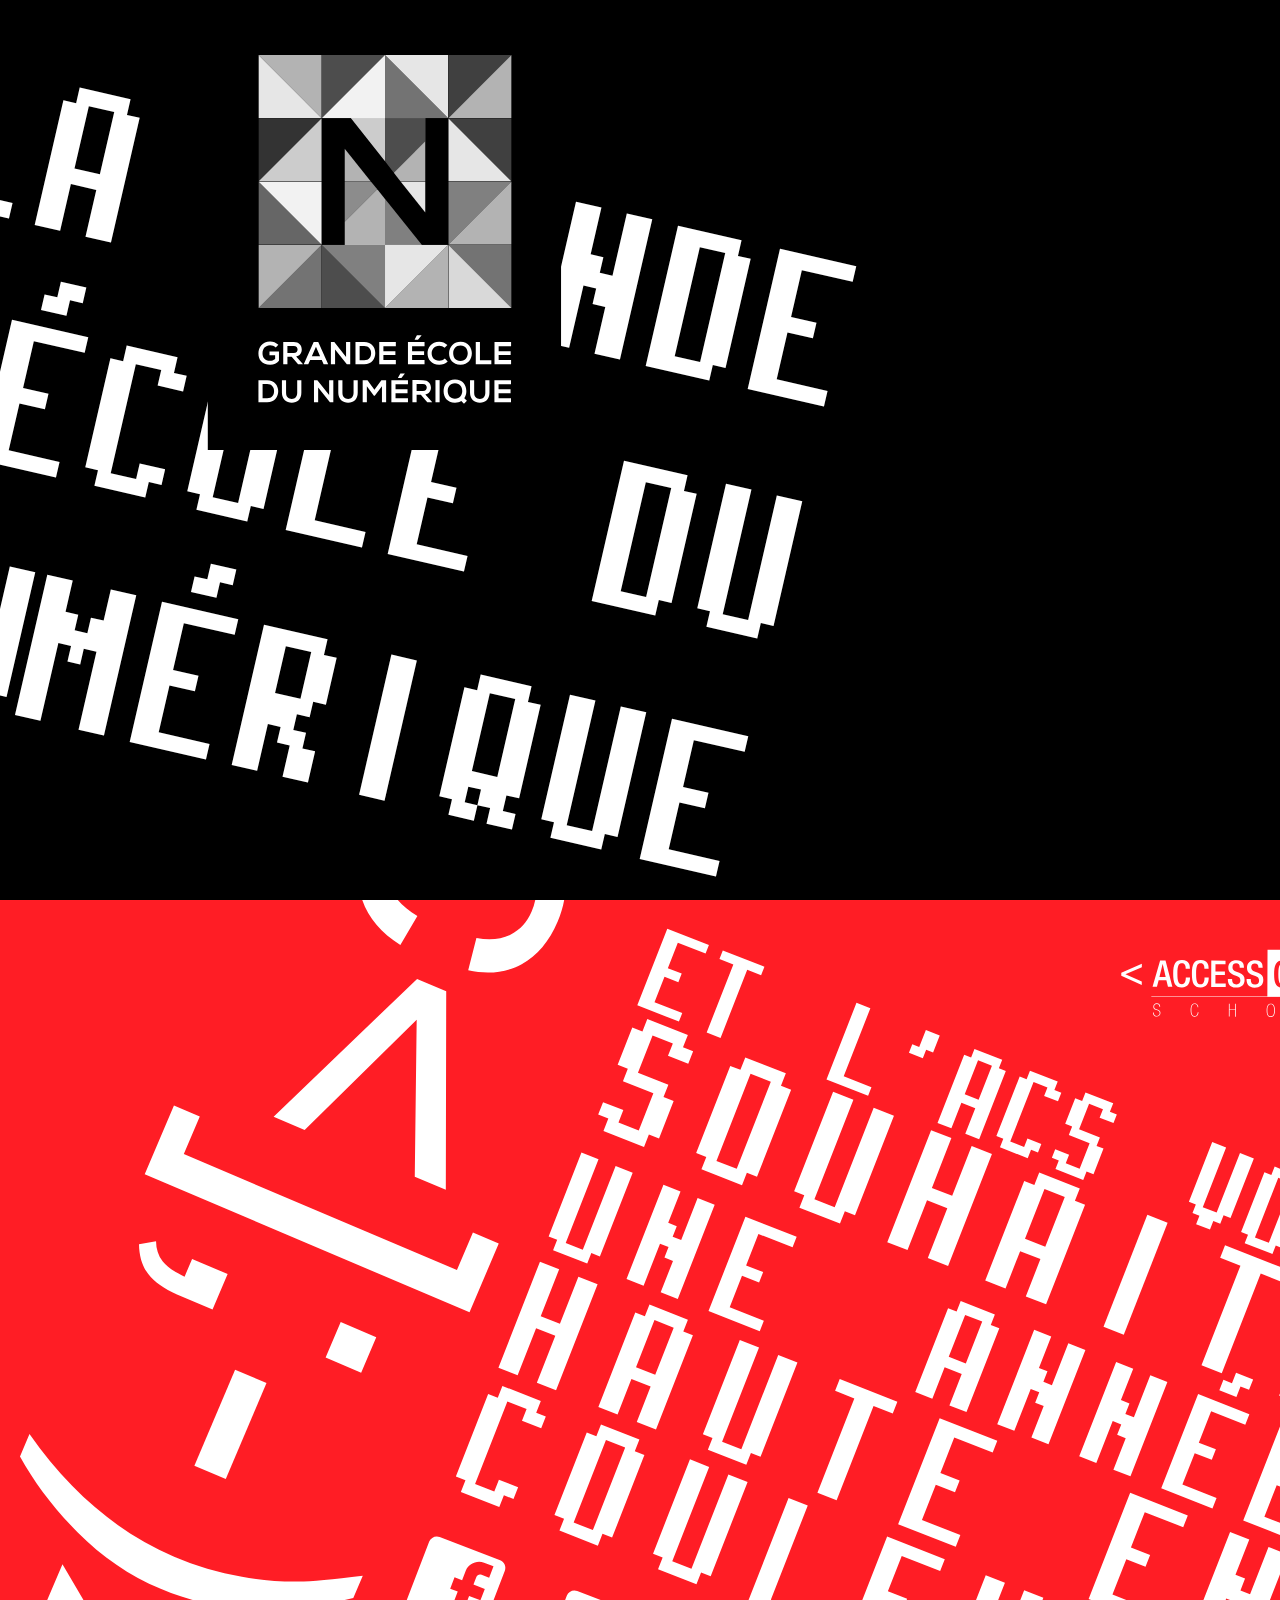
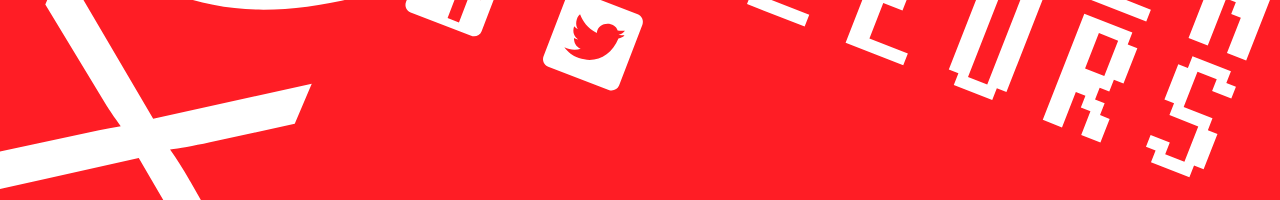
==== commit 0776f66c: "animation presque ok" ====
--- a/greetingsCard3.html
+++ b/greetingsCard3.html
@@ -31,613 +31,550 @@
 <body>
 	<div id="slides">
 
-<div id="slide1" class="slide"><!-- la grande ecole -->
-	<div class="">
-		<div id="logoGEN">
-			<svg version="1.1" id="gedn-logo" xmlns="http://www.w3.org/2000/svg" xmlns:xlink="http://www.w3.org/1999/xlink" x="-500px" y="-800px" width="1400px" height="1777.5px" viewBox="0 0 1400 1777.5" enable-background="new 0 0 1400 1777.5" xml:space="preserve">
-		    <g>
-		      <defs>
-		        <rect id="SVGID_1_" width="1400" height="1777.5"/>
-		      </defs>
-		      <clipPath id="SVGID_2_">
-		        <use xlink:href="#SVGID_1_"  overflow="visible"/>
-		      </clipPath>
-		      <rect x="4" clip-path="url(#SVGID_2_)" width="1396.001" height="1777.5"/>
-		      <g clip-path="url(#SVGID_2_)">
-		        <defs>
-		          <rect id="SVGID_3_" width="1400" height="1777.5"/>
-		        </defs>
-		        <clipPath id="SVGID_4_">
-		          <use xlink:href="#SVGID_3_"  overflow="visible"/>
-		        </clipPath>
-		        <g opacity="0.7" clip-path="url(#SVGID_4_)">
-		          <g>
-		            <defs>
-		              <rect id="SVGID_5_" x="204" y="217" width="250" height="250"/>
-		            </defs>
-		            <clipPath id="SVGID_6_">
-		              <use xlink:href="#SVGID_5_"  overflow="visible"/>
-		            </clipPath>
-		            <polygon clip-path="url(#SVGID_6_)" fill="#FFFFFF" points="454,467 204,217 454,217 				"/>
-		          </g>
-		        </g>
-		        <g opacity="0.9" clip-path="url(#SVGID_4_)">
-		          <g>
-		            <defs>
-		              <rect id="SVGID_7_" x="204" y="217" width="250" height="250"/>
-		            </defs>
-		            <clipPath id="SVGID_8_">
-		              <use xlink:href="#SVGID_7_"  overflow="visible"/>
-		            </clipPath>
-		            <polygon clip-path="url(#SVGID_8_)" fill="#FFFFFF" points="454,467 204,467 204,217 				"/>
-		          </g>
-		        </g>
-		        <g opacity="0.95" clip-path="url(#SVGID_4_)">
-		          <g>
-		            <defs>
-		              <rect id="SVGID_9_" x="204" y="717" width="250" height="250"/>
-		            </defs>
-		            <clipPath id="SVGID_10_">
-		              <use xlink:href="#SVGID_9_"  overflow="visible"/>
-		            </clipPath>
-		            <polygon clip-path="url(#SVGID_10_)" fill="#FFFFFF" points="454,967 204,717 454,717 				"/>
-		          </g>
-		        </g>
-		        <g opacity="0.4" clip-path="url(#SVGID_4_)">
-		          <g>
-		            <defs>
-		              <rect id="SVGID_11_" x="204" y="717" width="250" height="250"/>
-		            </defs>
-		            <clipPath id="SVGID_12_">
-		              <use xlink:href="#SVGID_11_"  overflow="visible"/>
-		            </clipPath>
-		            <polygon clip-path="url(#SVGID_12_)" fill="#FFFFFF" points="454,967 204,967 204,717 				"/>
-		          </g>
-		        </g>
-		        <g opacity="0.2" clip-path="url(#SVGID_4_)">
-		          <g>
-		            <defs>
-		              <rect id="SVGID_13_" x="204" y="467" width="250" height="250"/>
-		            </defs>
-		            <clipPath id="SVGID_14_">
-		              <use xlink:href="#SVGID_13_"  overflow="visible"/>
-		            </clipPath>
-		            <polygon clip-path="url(#SVGID_14_)" fill="#FFFFFF" points="204,717 454,467 204,467 				"/>
-		          </g>
-		        </g>
-		        <g opacity="0.8" clip-path="url(#SVGID_4_)">
-		          <g>
-		            <defs>
-		              <rect id="SVGID_15_" x="204" y="467" width="250" height="250"/>
-		            </defs>
-		            <clipPath id="SVGID_16_">
-		              <use xlink:href="#SVGID_15_"  overflow="visible"/>
-		            </clipPath>
-		            <polygon clip-path="url(#SVGID_16_)" fill="#FFFFFF" points="204,717 454,717 454,467 				"/>
-		          </g>
-		        </g>
-		        <g opacity="0.7" clip-path="url(#SVGID_4_)">
-		          <g>
-		            <defs>
-		              <rect id="SVGID_17_" x="204" y="967" width="250" height="250"/>
-		            </defs>
-		            <clipPath id="SVGID_18_">
-		              <use xlink:href="#SVGID_17_"  overflow="visible"/>
-		            </clipPath>
-		            <polygon clip-path="url(#SVGID_18_)" fill="#FFFFFF" points="204,1217 454,967 204,967 				"/>
-		          </g>
-		        </g>
-		        <g opacity="0.45" clip-path="url(#SVGID_4_)">
-		          <g>
-		            <defs>
-		              <rect id="SVGID_19_" x="204" y="967" width="250" height="250"/>
-		            </defs>
-		            <clipPath id="SVGID_20_">
-		              <use xlink:href="#SVGID_19_"  overflow="visible"/>
-		            </clipPath>
-		            <polygon clip-path="url(#SVGID_20_)" fill="#FFFFFF" points="204,1217 454,1217 454,967 				"/>
-		          </g>
-		        </g>
-		        <g opacity="0.9" clip-path="url(#SVGID_4_)">
-		          <g>
-		            <defs>
-		              <rect id="SVGID_21_" x="704" y="217" width="250" height="250"/>
-		            </defs>
-		            <clipPath id="SVGID_22_">
-		              <use xlink:href="#SVGID_21_"  overflow="visible"/>
-		            </clipPath>
-		            <polygon clip-path="url(#SVGID_22_)" fill="#FFFFFF" points="954,467 704,217 954,217 				"/>
-		          </g>
-		        </g>
-		        <g opacity="0.45" clip-path="url(#SVGID_4_)">
-		          <g>
-		            <defs>
-		              <rect id="SVGID_23_" x="704" y="217" width="250" height="250"/>
-		            </defs>
-		            <clipPath id="SVGID_24_">
-		              <use xlink:href="#SVGID_23_"  overflow="visible"/>
-		            </clipPath>
-		            <polygon clip-path="url(#SVGID_24_)" fill="#FFFFFF" points="954,467 704,467 704,217 				"/>
-		          </g>
-		        </g>
-		        <g opacity="0.9" clip-path="url(#SVGID_4_)">
-		          <g>
-		            <defs>
-		              <rect id="SVGID_25_" x="766.315" y="717.5" width="97.685" height="122.919"/>
-		            </defs>
-		            <clipPath id="SVGID_26_">
-		              <use xlink:href="#SVGID_25_"  overflow="visible"/>
-		            </clipPath>
-		            <polygon clip-path="url(#SVGID_26_)" fill="#FFFFFF" points="766.314,717.5 864,840.419 864,717.5 				"/>
-		          </g>
-		        </g>
-		        <g opacity="0.5" clip-path="url(#SVGID_4_)">
-		          <g>
-		            <defs>
-		              <rect id="SVGID_27_" x="704" y="785.572" width="145.939" height="181.928"/>
-		            </defs>
-		            <clipPath id="SVGID_28_">
-		              <use xlink:href="#SVGID_27_"  overflow="visible"/>
-		            </clipPath>
-		            <polygon clip-path="url(#SVGID_28_)" fill="#FFFFFF" points="704,785.571 704,967.5 849.939,967.5 				"/>
-		          </g>
-		        </g>
-		        <g opacity="0.3" clip-path="url(#SVGID_4_)">
-		          <g>
-		            <defs>
-		              <rect id="SVGID_29_" x="704" y="466.5" width="250" height="215.72"/>
-		            </defs>
-		            <clipPath id="SVGID_30_">
-		              <use xlink:href="#SVGID_29_"  overflow="visible"/>
-		            </clipPath>
-		            <polygon clip-path="url(#SVGID_30_)" fill="#FFFFFF" points="738.783,682.216 864,557 864,466.5 953.5,466.5 954,466.5
-		              704,466.5 704,637.27 				"/>
-		          </g>
-		        </g>
-		        <g opacity="0.7" clip-path="url(#SVGID_4_)">
-		          <g>
-		            <defs>
-		              <rect id="SVGID_31_" x="953.5" y="467" width="0.5" height="0.5"/>
-		            </defs>
-		            <clipPath id="SVGID_32_">
-		              <use xlink:href="#SVGID_31_"  overflow="visible"/>
-		            </clipPath>
-		            <polygon clip-path="url(#SVGID_32_)" fill="#FFFFFF" points="953.5,467.5 954,467.5 954,467 				"/>
-		          </g>
-		        </g>
-		        <g opacity="0.7" clip-path="url(#SVGID_4_)">
-		          <g>
-		            <defs>
-		              <rect id="SVGID_33_" x="738.784" y="557" width="125.216" height="160.5"/>
-		            </defs>
-		            <clipPath id="SVGID_34_">
-		              <use xlink:href="#SVGID_33_"  overflow="visible"/>
-		            </clipPath>
-		            <polygon clip-path="url(#SVGID_34_)" fill="#FFFFFF" points="738.783,682.466 766.314,717.5 864,717.5 864,557 				"/>
-		          </g>
-		        </g>
-		        <g opacity="0.9" clip-path="url(#SVGID_4_)">
-		          <g>
-		            <defs>
-		              <rect id="SVGID_35_" x="704" y="967" width="250" height="250"/>
-		            </defs>
-		            <clipPath id="SVGID_36_">
-		              <use xlink:href="#SVGID_35_"  overflow="visible"/>
-		            </clipPath>
-		            <polygon clip-path="url(#SVGID_36_)" fill="#FFFFFF" points="704,1217 954,967 704,967 				"/>
-		          </g>
-		        </g>
-		        <g opacity="0.7" clip-path="url(#SVGID_4_)">
-		          <g>
-		            <defs>
-		              <rect id="SVGID_37_" x="704" y="967" width="250" height="250"/>
-		            </defs>
-		            <clipPath id="SVGID_38_">
-		              <use xlink:href="#SVGID_37_"  overflow="visible"/>
-		            </clipPath>
-		            <polygon clip-path="url(#SVGID_38_)" fill="#FFFFFF" points="704,1217 954,1217 954,967 				"/>
-		          </g>
-		        </g>
-		        <g opacity="0.3" clip-path="url(#SVGID_4_)">
-		          <g>
-		            <defs>
-		              <rect id="SVGID_39_" x="454" y="217" width="250" height="250"/>
-		            </defs>
-		            <clipPath id="SVGID_40_">
-		              <use xlink:href="#SVGID_39_"  overflow="visible"/>
-		            </clipPath>
-		            <polygon clip-path="url(#SVGID_40_)" fill="#FFFFFF" points="454,467 704,217 454,217 				"/>
-		          </g>
-		        </g>
-		        <g opacity="0.95" clip-path="url(#SVGID_4_)">
-		          <g>
-		            <defs>
-		              <rect id="SVGID_41_" x="454" y="217" width="250" height="250"/>
-		            </defs>
-		            <clipPath id="SVGID_42_">
-		              <use xlink:href="#SVGID_41_"  overflow="visible"/>
-		            </clipPath>
-		            <polygon clip-path="url(#SVGID_42_)" fill="#FFFFFF" points="454,467 704,467 704,217 				"/>
-		          </g>
-		        </g>
-		        <g opacity="0.55" clip-path="url(#SVGID_4_)">
-		          <g>
-		            <defs>
-		              <rect id="SVGID_43_" x="544" y="717.5" width="129.431" height="159.5"/>
-		            </defs>
-		            <clipPath id="SVGID_44_">
-		              <use xlink:href="#SVGID_43_"  overflow="visible"/>
-		            </clipPath>
-		            <polygon clip-path="url(#SVGID_44_)" fill="#FFFFFF" points="673.431,747.819 648.842,717.5 544,717.5 544,877 				"/>
-		          </g>
-		        </g>
-		        <g opacity="0.7" clip-path="url(#SVGID_4_)">
-		          <g>
-		            <defs>
-		              <rect id="SVGID_45_" x="544" y="747.57" width="160" height="219.93"/>
-		            </defs>
-		            <clipPath id="SVGID_46_">
-		              <use xlink:href="#SVGID_45_"  overflow="visible"/>
-		            </clipPath>
-		            <polygon clip-path="url(#SVGID_46_)" fill="#FFFFFF" points="673.431,747.569 544,877 544,967.5 704,967.5 704,785.572 				"/>
-		          </g>
-		        </g>
-		        <g opacity="0.8" clip-path="url(#SVGID_4_)">
-		          <g>
-		            <defs>
-		              <rect id="SVGID_47_" x="454" y="466.5" width="250" height="170.77"/>
-		            </defs>
-		            <clipPath id="SVGID_48_">
-		              <use xlink:href="#SVGID_47_"  overflow="visible"/>
-		            </clipPath>
-		            <polygon clip-path="url(#SVGID_48_)" fill="#FFFFFF" points="568.837,466.5 704,637.269 704,466.5 454,466.5 454.5,466.5
-		              "/>
-		          </g>
-		        </g>
-		        <g opacity="0.7" clip-path="url(#SVGID_4_)">
-		          <g>
-		            <defs>
-		              <rect id="SVGID_49_" x="544" y="586.66" width="104.842" height="130.84"/>
-		            </defs>
-		            <clipPath id="SVGID_50_">
-		              <use xlink:href="#SVGID_49_"  overflow="visible"/>
-		            </clipPath>
-		            <polygon clip-path="url(#SVGID_50_)" fill="#FFFFFF" points="648.842,717.5 544,586.663 544,717.5 				"/>
-		          </g>
-		        </g>
-		        <g opacity="0.7" clip-path="url(#SVGID_4_)">
-		          <g>
-		            <defs>
-		              <rect id="SVGID_51_" x="454" y="467" width="0.5" height="0.5"/>
-		            </defs>
-		            <clipPath id="SVGID_52_">
-		              <use xlink:href="#SVGID_51_"  overflow="visible"/>
-		            </clipPath>
-		            <polygon clip-path="url(#SVGID_52_)" fill="#FFFFFF" points="454,467 454,467.5 454.5,467.5 				"/>
-		          </g>
-		        </g>
-		        <g opacity="0.5" clip-path="url(#SVGID_4_)">
-		          <g>
-		            <defs>
-		              <rect id="SVGID_53_" x="454" y="967" width="250" height="250"/>
-		            </defs>
-		            <clipPath id="SVGID_54_">
-		              <use xlink:href="#SVGID_53_"  overflow="visible"/>
-		            </clipPath>
-		            <polygon clip-path="url(#SVGID_54_)" fill="#FFFFFF" points="704,1217 454,967 704,967 				"/>
-		          </g>
-		        </g>
-		        <g opacity="0.3" clip-path="url(#SVGID_4_)">
-		          <g>
-		            <defs>
-		              <rect id="SVGID_55_" x="454" y="967" width="250" height="250"/>
-		            </defs>
-		            <clipPath id="SVGID_56_">
-		              <use xlink:href="#SVGID_55_"  overflow="visible"/>
-		            </clipPath>
-		            <polygon clip-path="url(#SVGID_56_)" fill="#FFFFFF" points="704,1217 454,1217 454,967 				"/>
-		          </g>
-		        </g>
-		        <g opacity="0.25" clip-path="url(#SVGID_4_)">
-		          <g>
-		            <defs>
-		              <rect id="SVGID_57_" x="954" y="217" width="250" height="250"/>
-		            </defs>
-		            <clipPath id="SVGID_58_">
-		              <use xlink:href="#SVGID_57_"  overflow="visible"/>
-		            </clipPath>
-		            <polygon clip-path="url(#SVGID_58_)" fill="#FFFFFF" points="954,467 1204,217 954,217 				"/>
-		          </g>
-		        </g>
-		        <g opacity="0.7" clip-path="url(#SVGID_4_)">
-		          <g>
-		            <defs>
-		              <rect id="SVGID_59_" x="954" y="217" width="250" height="250"/>
-		            </defs>
-		            <clipPath id="SVGID_60_">
-		              <use xlink:href="#SVGID_59_"  overflow="visible"/>
-		            </clipPath>
-		            <polygon clip-path="url(#SVGID_60_)" fill="#FFFFFF" points="954,467 1204,467 1204,217 				"/>
-		          </g>
-		        </g>
-		        <g opacity="0.5" clip-path="url(#SVGID_4_)">
-		          <g>
-		            <defs>
-		              <rect id="SVGID_61_" x="954" y="717" width="250" height="250"/>
-		            </defs>
-		            <clipPath id="SVGID_62_">
-		              <use xlink:href="#SVGID_61_"  overflow="visible"/>
-		            </clipPath>
-		            <polygon clip-path="url(#SVGID_62_)" fill="#FFFFFF" points="954,967 1204,717 954,717 				"/>
-		          </g>
-		        </g>
-		        <g opacity="0.7" clip-path="url(#SVGID_4_)">
-		          <g>
-		            <defs>
-		              <rect id="SVGID_63_" x="954" y="717" width="250" height="250"/>
-		            </defs>
-		            <clipPath id="SVGID_64_">
-		              <use xlink:href="#SVGID_63_"  overflow="visible"/>
-		            </clipPath>
-		            <polygon clip-path="url(#SVGID_64_)" fill="#FFFFFF" points="954,967 1204,967 1204,717 				"/>
-		          </g>
-		        </g>
-		        <g opacity="0.25" clip-path="url(#SVGID_4_)">
-		          <g>
-		            <defs>
-		              <rect id="SVGID_65_" x="954" y="467" width="250" height="250"/>
-		            </defs>
-		            <clipPath id="SVGID_66_">
-		              <use xlink:href="#SVGID_65_"  overflow="visible"/>
-		            </clipPath>
-		            <polygon clip-path="url(#SVGID_66_)" fill="#FFFFFF" points="1204,717 954,467 1204,467 				"/>
-		          </g>
-		        </g>
-		        <g opacity="0.9" clip-path="url(#SVGID_4_)">
-		          <g>
-		            <defs>
-		              <rect id="SVGID_67_" x="954" y="467" width="250" height="250"/>
-		            </defs>
-		            <clipPath id="SVGID_68_">
-		              <use xlink:href="#SVGID_67_"  overflow="visible"/>
-		            </clipPath>
-		            <polygon clip-path="url(#SVGID_68_)" fill="#FFFFFF" points="1204,717 954,717 954,467 				"/>
-		          </g>
-		        </g>
-		        <g opacity="0.45" clip-path="url(#SVGID_4_)">
-		          <g>
-		            <defs>
-		              <rect id="SVGID_69_" x="954" y="967" width="250" height="250"/>
-		            </defs>
-		            <clipPath id="SVGID_70_">
-		              <use xlink:href="#SVGID_69_"  overflow="visible"/>
-		            </clipPath>
-		            <polygon clip-path="url(#SVGID_70_)" fill="#FFFFFF" points="1204,1217 954,967 1204,967 				"/>
-		          </g>
-		        </g>
-		        <g opacity="0.85" clip-path="url(#SVGID_4_)">
-		          <g>
-		            <defs>
-		              <rect id="SVGID_71_" x="954" y="967" width="250" height="250"/>
-		            </defs>
-		            <clipPath id="SVGID_72_">
-		              <use xlink:href="#SVGID_71_"  overflow="visible"/>
-		            </clipPath>
-		            <polygon clip-path="url(#SVGID_72_)" fill="#FFFFFF" points="1204,1217 954,1217 954,967 				"/>
-		          </g>
-		        </g>
-		        <path clip-path="url(#SVGID_4_)" fill="#FFFFFF" d="M272.504,1372.6c-5.875-5.625-14.625-8.75-22.25-8.75
-		          c-18.75,0-30.125,14.25-30.125,32.25c0,14.375,8.375,29.25,30.125,29.25c6.875,0,12.875-1.5,19.75-7v-15.5h-22.375v-14.75h37.5
-		          v36.875c-8.625,9.875-19.5,15.75-34.875,15.75c-32.875,0-46.25-21.625-46.25-44.625c0-24.625,15.375-47.375,46.25-47.375
-		          c11.75,0,23.5,4.5,32.5,13.375L272.504,1372.6z"/>
-		        <path clip-path="url(#SVGID_4_)" fill="#FFFFFF" d="M379.503,1438.725h-18.875l-25.375-29.25h-16.75v29.25h-16.5V1351.1
-		          c13.875,0,27.75,0.125,41.625,0.125c20.625,0.125,31.5,13.875,31.5,29c0,12-5.5,24.125-22.125,27.5l26.5,29.875V1438.725z
-		           M318.503,1366.6v28h25.125c10.5,0,15-7,15-14s-4.625-14-15-14H318.503z"/>
-		        <path clip-path="url(#SVGID_4_)" fill="#FFFFFF" d="M454.128,1422.225h-45.75l-7.5,16.5h-17.875l39.25-87.5h18l39.25,87.5h-18
-		          L454.128,1422.225z M431.253,1369.6l-16.25,37.25h32.5L431.253,1369.6z"/>
-		        <polygon clip-path="url(#SVGID_4_)" fill="#FFFFFF" points="550.128,1410.1 550.128,1351.225 566.628,1351.225 566.628,1438.725
-		          553.253,1438.725 506.753,1380.475 506.753,1438.725 490.253,1438.725 490.253,1351.225 503.628,1351.225 		"/>
-		        <path clip-path="url(#SVGID_4_)" fill="#FFFFFF" d="M665.502,1394.225c0.375,22.125-13.125,44.5-43.75,44.5h-34.375v-87.5h34.375
-		          C651.752,1351.225,665.127,1372.6,665.502,1394.225 M603.752,1422.85h18c19.875,0,27.75-14.5,27.375-28.75
-		          c-0.375-13.625-8.375-27.25-27.375-27.25h-18V1422.85z"/>
-		        <polygon clip-path="url(#SVGID_4_)" fill="#FFFFFF" points="746.751,1438.725 681.251,1438.725 681.251,1351.225
-		          746.751,1351.225 746.751,1367.225 697.626,1367.225 697.626,1387.35 745.001,1387.35 745.001,1402.725 697.626,1402.725
-		          697.626,1422.475 746.751,1422.475 		"/>
-		        <path clip-path="url(#SVGID_4_)" fill="#FFFFFF" d="M860.124,1438.725h-65.5v-87.5h65.5v16h-49.125v20.125h47.375v15.375h-47.375
-		          v19.75h49.125V1438.725z M847.999,1324.6h-18l-9.25,17v0.75h13.5l13.75-17.125V1324.6z"/>
-		        <path clip-path="url(#SVGID_4_)" fill="#FFFFFF" d="M951.623,1427.725c-9,8.875-20.625,13-33.25,13
-		          c-32.5,0-46.25-22.375-46.375-45.125c-0.125-22.875,14.75-46.125,46.375-46.125c11.875,0,23.125,4.5,32.125,13.375l-11,10.625
-		          c-5.75-5.625-13.5-8.25-21.125-8.25c-21.125,0-30.25,15.75-30.125,30.375c0.125,14.5,8.5,29.625,30.125,29.625
-		          c7.625,0,16.25-3.125,22-8.875L951.623,1427.725z"/>
-		        <path clip-path="url(#SVGID_4_)" fill="#FFFFFF" d="M1047,1395.475c-0.25,22.625-14.125,45.25-44.875,45.25s-45-22.125-45-45.125
-		          c0-27.625,20-46.125,45.375-46.125C1032.375,1349.725,1047.25,1372.725,1047,1395.475 M1002.125,1425.6
-		          c20.625,0,28.375-15.5,28.625-29.875c0.25-14.625-8.125-30.875-28.25-31.25c-18.625,0-29.625,14-29.125,31.375
-		          C973.75,1410.225,981.5,1425.6,1002.125,1425.6"/>
-		        <polygon clip-path="url(#SVGID_4_)" fill="#FFFFFF" points="1078.998,1351.225 1078.998,1423.475 1123.998,1423.475
-		          1123.998,1438.725 1062.498,1438.725 1062.498,1351.225 		"/>
-		        <polygon clip-path="url(#SVGID_4_)" fill="#FFFFFF" points="1201.997,1438.725 1136.497,1438.725 1136.497,1351.225
-		          1201.997,1351.225 1201.997,1367.225 1152.872,1367.225 1152.872,1387.35 1200.247,1387.35 1200.247,1402.725 1152.872,1402.725
-		          1152.872,1422.475 1201.997,1422.475 		"/>
-		        <path clip-path="url(#SVGID_4_)" fill="#FFFFFF" d="M282.181,1544.5c0.375,22.125-13.125,44.5-43.75,44.5h-34.375v-87.5h34.375
-		          C268.431,1501.5,281.806,1522.875,282.181,1544.5 M220.431,1573.125h18c19.875,0,27.75-14.5,27.375-28.75
-		          c-0.375-13.625-8.375-27.25-27.375-27.25h-18V1573.125z"/>
-		        <path clip-path="url(#SVGID_4_)" fill="#FFFFFF" d="M373.555,1501.625v50.125c0,25.875-15.875,39.125-37.875,39.125
-		          c-21,0-38.875-12.75-38.875-39.125v-50.125h16.375v50.125c0,15.75,9,24.125,22.625,24.125s21.375-9.125,21.375-24.125v-50.125
-		          H373.555z"/>
-		        <polygon clip-path="url(#SVGID_4_)" fill="#FFFFFF" points="483.302,1560.375 483.302,1501.5 499.802,1501.5 499.802,1589
-		          486.427,1589 439.927,1530.75 439.927,1589 423.427,1589 423.427,1501.5 436.802,1501.5 		"/>
-		        <path clip-path="url(#SVGID_4_)" fill="#FFFFFF" d="M596.177,1501.625v50.125c0,25.875-15.875,39.125-37.875,39.125
-		          c-21,0-38.875-12.75-38.875-39.125v-50.125h16.375v50.125c0,15.75,9,24.125,22.625,24.125s21.375-9.125,21.375-24.125v-50.125
-		          H596.177z"/>
-		        <polygon clip-path="url(#SVGID_4_)" fill="#FFFFFF" points="691.926,1525.625 663.426,1563.625 660.176,1563.625 632.301,1525.5
-		          632.301,1589.125 615.801,1589.125 615.801,1501.625 634.801,1501.625 662.176,1539.25 689.551,1501.625 708.426,1501.625
-		          708.426,1589.125 691.926,1589.125 		"/>
-		        <path clip-path="url(#SVGID_4_)" fill="#FFFFFF" d="M794.676,1589h-65.5v-87.5h65.5v16h-49.125v20.125h47.375V1553h-47.375v19.75
-		          h49.125V1589z M782.551,1474.875h-18l-9.25,17v0.75h13.5l13.75-17.125V1474.875z"/>
-		        <path clip-path="url(#SVGID_4_)" fill="#FFFFFF" d="M889.8,1589h-18.875l-25.375-29.25H828.8V1589h-16.5v-87.625
-		          c13.875,0,27.75,0.125,41.625,0.125c20.625,0.125,31.5,13.875,31.5,29c0,12-5.5,24.125-22.125,27.5l26.5,29.875V1589z
-		           M828.8,1516.875v28h25.125c10.5,0,15-7,15-14s-4.625-14-15-14H828.8z"/>
-		        <rect x="903.299" y="1501.5" clip-path="url(#SVGID_4_)" fill="#FFFFFF" width="16.375" height="87.5"/>
-		        <path clip-path="url(#SVGID_4_)" fill="#FFFFFF" d="M1025.299,1544.125c0.125,10-2.5,20.375-8.125,28.5l10.375,10.25
-		          l-11.625,11.625l-10.625-10.5c-6.625,4.25-15,6.5-24.875,6.5c-31.125,0-44.875-22.625-45-45.375
-		          c-0.125-22.875,14.25-45.75,45-45.75S1024.924,1521.625,1025.299,1544.125 M951.674,1545.5c0.25,14.375,9.75,29.75,28.75,29.75
-		          c19.75,0,29.25-16.625,28.625-31.625c-0.625-14.125-8-29.375-28.625-29.375S951.424,1530.75,951.674,1545.5"/>
-		        <path clip-path="url(#SVGID_4_)" fill="#FFFFFF" d="M1116.547,1501.625v50.125c0,25.875-15.875,39.125-37.875,39.125
-		          c-21,0-38.875-12.75-38.875-39.125v-50.125h16.375v50.125c0,15.75,9,24.125,22.625,24.125s21.375-9.125,21.375-24.125v-50.125
-		          H1116.547z"/>
-		        <polygon clip-path="url(#SVGID_4_)" fill="#FFFFFF" points="1201.672,1589 1136.172,1589 1136.172,1501.5 1201.672,1501.5
-		          1201.672,1517.5 1152.547,1517.5 1152.547,1537.625 1199.922,1537.625 1199.922,1553 1152.547,1553 1152.547,1572.75
-		          1201.672,1572.75 		"/>
-		      </g>
-		    </g>
-		    </svg>
+		<div id="slide1" class="slide"><!-- la grande ecole -->
+			<div class="">
+					<svg version="1.1" id="gedn-logo" xmlns="http://www.w3.org/2000/svg" xmlns:xlink="http://www.w3.org/1999/xlink" x="-500px" y="-800px" width="1400px" height="1777.5px" viewBox="0 0 1400 1777.5" enable-background="new 0 0 1400 1777.5" xml:space="preserve">
+				    <g>
+				      <defs>
+				        <rect id="SVGID_1_" width="1400" height="1777.5"/>
+				      </defs>
+				      <clipPath id="SVGID_2_">
+				        <use xlink:href="#SVGID_1_"  overflow="visible"/>
+				      </clipPath>
+				      <rect x="4" clip-path="url(#SVGID_2_)" width="1396.001" height="1777.5"/>
+				      <g clip-path="url(#SVGID_2_)">
+				        <defs>
+				          <rect id="SVGID_3_" width="1400" height="1777.5"/>
+				        </defs>
+				        <clipPath id="SVGID_4_">
+				          <use xlink:href="#SVGID_3_"  overflow="visible"/>
+				        </clipPath>
+				        <g opacity="0.7" clip-path="url(#SVGID_4_)">
+				          <g>
+				            <defs>
+				              <rect id="SVGID_5_" x="204" y="217" width="250" height="250"/>
+				            </defs>
+				            <clipPath id="SVGID_6_">
+				              <use xlink:href="#SVGID_5_"  overflow="visible"/>
+				            </clipPath>
+				            <polygon clip-path="url(#SVGID_6_)" fill="#FFFFFF" points="454,467 204,217 454,217 				"/>
+				          </g>
+				        </g>
+				        <g opacity="0.9" clip-path="url(#SVGID_4_)">
+				          <g>
+				            <defs>
+				              <rect id="SVGID_7_" x="204" y="217" width="250" height="250"/>
+				            </defs>
+				            <clipPath id="SVGID_8_">
+				              <use xlink:href="#SVGID_7_"  overflow="visible"/>
+				            </clipPath>
+				            <polygon clip-path="url(#SVGID_8_)" fill="#FFFFFF" points="454,467 204,467 204,217 				"/>
+				          </g>
+				        </g>
+				        <g opacity="0.95" clip-path="url(#SVGID_4_)">
+				          <g>
+				            <defs>
+				              <rect id="SVGID_9_" x="204" y="717" width="250" height="250"/>
+				            </defs>
+				            <clipPath id="SVGID_10_">
+				              <use xlink:href="#SVGID_9_"  overflow="visible"/>
+				            </clipPath>
+				            <polygon clip-path="url(#SVGID_10_)" fill="#FFFFFF" points="454,967 204,717 454,717 				"/>
+				          </g>
+				        </g>
+				        <g opacity="0.4" clip-path="url(#SVGID_4_)">
+				          <g>
+				            <defs>
+				              <rect id="SVGID_11_" x="204" y="717" width="250" height="250"/>
+				            </defs>
+				            <clipPath id="SVGID_12_">
+				              <use xlink:href="#SVGID_11_"  overflow="visible"/>
+				            </clipPath>
+				            <polygon clip-path="url(#SVGID_12_)" fill="#FFFFFF" points="454,967 204,967 204,717 				"/>
+				          </g>
+				        </g>
+				        <g opacity="0.2" clip-path="url(#SVGID_4_)">
+				          <g>
+				            <defs>
+				              <rect id="SVGID_13_" x="204" y="467" width="250" height="250"/>
+				            </defs>
+				            <clipPath id="SVGID_14_">
+				              <use xlink:href="#SVGID_13_"  overflow="visible"/>
+				            </clipPath>
+				            <polygon clip-path="url(#SVGID_14_)" fill="#FFFFFF" points="204,717 454,467 204,467 				"/>
+				          </g>
+				        </g>
+				        <g opacity="0.8" clip-path="url(#SVGID_4_)">
+				          <g>
+				            <defs>
+				              <rect id="SVGID_15_" x="204" y="467" width="250" height="250"/>
+				            </defs>
+				            <clipPath id="SVGID_16_">
+				              <use xlink:href="#SVGID_15_"  overflow="visible"/>
+				            </clipPath>
+				            <polygon clip-path="url(#SVGID_16_)" fill="#FFFFFF" points="204,717 454,717 454,467 				"/>
+				          </g>
+				        </g>
+				        <g opacity="0.7" clip-path="url(#SVGID_4_)">
+				          <g>
+				            <defs>
+				              <rect id="SVGID_17_" x="204" y="967" width="250" height="250"/>
+				            </defs>
+				            <clipPath id="SVGID_18_">
+				              <use xlink:href="#SVGID_17_"  overflow="visible"/>
+				            </clipPath>
+				            <polygon clip-path="url(#SVGID_18_)" fill="#FFFFFF" points="204,1217 454,967 204,967 				"/>
+				          </g>
+				        </g>
+				        <g opacity="0.45" clip-path="url(#SVGID_4_)">
+				          <g>
+				            <defs>
+				              <rect id="SVGID_19_" x="204" y="967" width="250" height="250"/>
+				            </defs>
+				            <clipPath id="SVGID_20_">
+				              <use xlink:href="#SVGID_19_"  overflow="visible"/>
+				            </clipPath>
+				            <polygon clip-path="url(#SVGID_20_)" fill="#FFFFFF" points="204,1217 454,1217 454,967 				"/>
+				          </g>
+				        </g>
+				        <g opacity="0.9" clip-path="url(#SVGID_4_)">
+				          <g>
+				            <defs>
+				              <rect id="SVGID_21_" x="704" y="217" width="250" height="250"/>
+				            </defs>
+				            <clipPath id="SVGID_22_">
+				              <use xlink:href="#SVGID_21_"  overflow="visible"/>
+				            </clipPath>
+				            <polygon clip-path="url(#SVGID_22_)" fill="#FFFFFF" points="954,467 704,217 954,217 				"/>
+				          </g>
+				        </g>
+				        <g opacity="0.45" clip-path="url(#SVGID_4_)">
+				          <g>
+				            <defs>
+				              <rect id="SVGID_23_" x="704" y="217" width="250" height="250"/>
+				            </defs>
+				            <clipPath id="SVGID_24_">
+				              <use xlink:href="#SVGID_23_"  overflow="visible"/>
+				            </clipPath>
+				            <polygon clip-path="url(#SVGID_24_)" fill="#FFFFFF" points="954,467 704,467 704,217 				"/>
+				          </g>
+				        </g>
+				        <g opacity="0.9" clip-path="url(#SVGID_4_)">
+				          <g>
+				            <defs>
+				              <rect id="SVGID_25_" x="766.315" y="717.5" width="97.685" height="122.919"/>
+				            </defs>
+				            <clipPath id="SVGID_26_">
+				              <use xlink:href="#SVGID_25_"  overflow="visible"/>
+				            </clipPath>
+				            <polygon clip-path="url(#SVGID_26_)" fill="#FFFFFF" points="766.314,717.5 864,840.419 864,717.5 				"/>
+				          </g>
+				        </g>
+				        <g opacity="0.5" clip-path="url(#SVGID_4_)">
+				          <g>
+				            <defs>
+				              <rect id="SVGID_27_" x="704" y="785.572" width="145.939" height="181.928"/>
+				            </defs>
+				            <clipPath id="SVGID_28_">
+				              <use xlink:href="#SVGID_27_"  overflow="visible"/>
+				            </clipPath>
+				            <polygon clip-path="url(#SVGID_28_)" fill="#FFFFFF" points="704,785.571 704,967.5 849.939,967.5 				"/>
+				          </g>
+				        </g>
+				        <g opacity="0.3" clip-path="url(#SVGID_4_)">
+				          <g>
+				            <defs>
+				              <rect id="SVGID_29_" x="704" y="466.5" width="250" height="215.72"/>
+				            </defs>
+				            <clipPath id="SVGID_30_">
+				              <use xlink:href="#SVGID_29_"  overflow="visible"/>
+				            </clipPath>
+				            <polygon clip-path="url(#SVGID_30_)" fill="#FFFFFF" points="738.783,682.216 864,557 864,466.5 953.5,466.5 954,466.5
+				              704,466.5 704,637.27 				"/>
+				          </g>
+				        </g>
+				        <g opacity="0.7" clip-path="url(#SVGID_4_)">
+				          <g>
+				            <defs>
+				              <rect id="SVGID_31_" x="953.5" y="467" width="0.5" height="0.5"/>
+				            </defs>
+				            <clipPath id="SVGID_32_">
+				              <use xlink:href="#SVGID_31_"  overflow="visible"/>
+				            </clipPath>
+				            <polygon clip-path="url(#SVGID_32_)" fill="#FFFFFF" points="953.5,467.5 954,467.5 954,467 				"/>
+				          </g>
+				        </g>
+				        <g opacity="0.7" clip-path="url(#SVGID_4_)">
+				          <g>
+				            <defs>
+				              <rect id="SVGID_33_" x="738.784" y="557" width="125.216" height="160.5"/>
+				            </defs>
+				            <clipPath id="SVGID_34_">
+				              <use xlink:href="#SVGID_33_"  overflow="visible"/>
+				            </clipPath>
+				            <polygon clip-path="url(#SVGID_34_)" fill="#FFFFFF" points="738.783,682.466 766.314,717.5 864,717.5 864,557 				"/>
+				          </g>
+				        </g>
+				        <g opacity="0.9" clip-path="url(#SVGID_4_)">
+				          <g>
+				            <defs>
+				              <rect id="SVGID_35_" x="704" y="967" width="250" height="250"/>
+				            </defs>
+				            <clipPath id="SVGID_36_">
+				              <use xlink:href="#SVGID_35_"  overflow="visible"/>
+				            </clipPath>
+				            <polygon clip-path="url(#SVGID_36_)" fill="#FFFFFF" points="704,1217 954,967 704,967 				"/>
+				          </g>
+				        </g>
+				        <g opacity="0.7" clip-path="url(#SVGID_4_)">
+				          <g>
+				            <defs>
+				              <rect id="SVGID_37_" x="704" y="967" width="250" height="250"/>
+				            </defs>
+				            <clipPath id="SVGID_38_">
+				              <use xlink:href="#SVGID_37_"  overflow="visible"/>
+				            </clipPath>
+				            <polygon clip-path="url(#SVGID_38_)" fill="#FFFFFF" points="704,1217 954,1217 954,967 				"/>
+				          </g>
+				        </g>
+				        <g opacity="0.3" clip-path="url(#SVGID_4_)">
+				          <g>
+				            <defs>
+				              <rect id="SVGID_39_" x="454" y="217" width="250" height="250"/>
+				            </defs>
+				            <clipPath id="SVGID_40_">
+				              <use xlink:href="#SVGID_39_"  overflow="visible"/>
+				            </clipPath>
+				            <polygon clip-path="url(#SVGID_40_)" fill="#FFFFFF" points="454,467 704,217 454,217 				"/>
+				          </g>
+				        </g>
+				        <g opacity="0.95" clip-path="url(#SVGID_4_)">
+				          <g>
+				            <defs>
+				              <rect id="SVGID_41_" x="454" y="217" width="250" height="250"/>
+				            </defs>
+				            <clipPath id="SVGID_42_">
+				              <use xlink:href="#SVGID_41_"  overflow="visible"/>
+				            </clipPath>
+				            <polygon clip-path="url(#SVGID_42_)" fill="#FFFFFF" points="454,467 704,467 704,217 				"/>
+				          </g>
+				        </g>
+				        <g opacity="0.55" clip-path="url(#SVGID_4_)">
+				          <g>
+				            <defs>
+				              <rect id="SVGID_43_" x="544" y="717.5" width="129.431" height="159.5"/>
+				            </defs>
+				            <clipPath id="SVGID_44_">
+				              <use xlink:href="#SVGID_43_"  overflow="visible"/>
+				            </clipPath>
+				            <polygon clip-path="url(#SVGID_44_)" fill="#FFFFFF" points="673.431,747.819 648.842,717.5 544,717.5 544,877 				"/>
+				          </g>
+				        </g>
+				        <g opacity="0.7" clip-path="url(#SVGID_4_)">
+				          <g>
+				            <defs>
+				              <rect id="SVGID_45_" x="544" y="747.57" width="160" height="219.93"/>
+				            </defs>
+				            <clipPath id="SVGID_46_">
+				              <use xlink:href="#SVGID_45_"  overflow="visible"/>
+				            </clipPath>
+				            <polygon clip-path="url(#SVGID_46_)" fill="#FFFFFF" points="673.431,747.569 544,877 544,967.5 704,967.5 704,785.572 				"/>
+				          </g>
+				        </g>
+				        <g opacity="0.8" clip-path="url(#SVGID_4_)">
+				          <g>
+				            <defs>
+				              <rect id="SVGID_47_" x="454" y="466.5" width="250" height="170.77"/>
+				            </defs>
+				            <clipPath id="SVGID_48_">
+				              <use xlink:href="#SVGID_47_"  overflow="visible"/>
+				            </clipPath>
+				            <polygon clip-path="url(#SVGID_48_)" fill="#FFFFFF" points="568.837,466.5 704,637.269 704,466.5 454,466.5 454.5,466.5
+				              "/>
+				          </g>
+				        </g>
+				        <g opacity="0.7" clip-path="url(#SVGID_4_)">
+				          <g>
+				            <defs>
+				              <rect id="SVGID_49_" x="544" y="586.66" width="104.842" height="130.84"/>
+				            </defs>
+				            <clipPath id="SVGID_50_">
+				              <use xlink:href="#SVGID_49_"  overflow="visible"/>
+				            </clipPath>
+				            <polygon clip-path="url(#SVGID_50_)" fill="#FFFFFF" points="648.842,717.5 544,586.663 544,717.5 				"/>
+				          </g>
+				        </g>
+				        <g opacity="0.7" clip-path="url(#SVGID_4_)">
+				          <g>
+				            <defs>
+				              <rect id="SVGID_51_" x="454" y="467" width="0.5" height="0.5"/>
+				            </defs>
+				            <clipPath id="SVGID_52_">
+				              <use xlink:href="#SVGID_51_"  overflow="visible"/>
+				            </clipPath>
+				            <polygon clip-path="url(#SVGID_52_)" fill="#FFFFFF" points="454,467 454,467.5 454.5,467.5 				"/>
+				          </g>
+				        </g>
+				        <g opacity="0.5" clip-path="url(#SVGID_4_)">
+				          <g>
+				            <defs>
+				              <rect id="SVGID_53_" x="454" y="967" width="250" height="250"/>
+				            </defs>
+				            <clipPath id="SVGID_54_">
+				              <use xlink:href="#SVGID_53_"  overflow="visible"/>
+				            </clipPath>
+				            <polygon clip-path="url(#SVGID_54_)" fill="#FFFFFF" points="704,1217 454,967 704,967 				"/>
+				          </g>
+				        </g>
+				        <g opacity="0.3" clip-path="url(#SVGID_4_)">
+				          <g>
+				            <defs>
+				              <rect id="SVGID_55_" x="454" y="967" width="250" height="250"/>
+				            </defs>
+				            <clipPath id="SVGID_56_">
+				              <use xlink:href="#SVGID_55_"  overflow="visible"/>
+				            </clipPath>
+				            <polygon clip-path="url(#SVGID_56_)" fill="#FFFFFF" points="704,1217 454,1217 454,967 				"/>
+				          </g>
+				        </g>
+				        <g opacity="0.25" clip-path="url(#SVGID_4_)">
+				          <g>
+				            <defs>
+				              <rect id="SVGID_57_" x="954" y="217" width="250" height="250"/>
+				            </defs>
+				            <clipPath id="SVGID_58_">
+				              <use xlink:href="#SVGID_57_"  overflow="visible"/>
+				            </clipPath>
+				            <polygon clip-path="url(#SVGID_58_)" fill="#FFFFFF" points="954,467 1204,217 954,217 				"/>
+				          </g>
+				        </g>
+				        <g opacity="0.7" clip-path="url(#SVGID_4_)">
+				          <g>
+				            <defs>
+				              <rect id="SVGID_59_" x="954" y="217" width="250" height="250"/>
+				            </defs>
+				            <clipPath id="SVGID_60_">
+				              <use xlink:href="#SVGID_59_"  overflow="visible"/>
+				            </clipPath>
+				            <polygon clip-path="url(#SVGID_60_)" fill="#FFFFFF" points="954,467 1204,467 1204,217 				"/>
+				          </g>
+				        </g>
+				        <g opacity="0.5" clip-path="url(#SVGID_4_)">
+				          <g>
+				            <defs>
+				              <rect id="SVGID_61_" x="954" y="717" width="250" height="250"/>
+				            </defs>
+				            <clipPath id="SVGID_62_">
+				              <use xlink:href="#SVGID_61_"  overflow="visible"/>
+				            </clipPath>
+				            <polygon clip-path="url(#SVGID_62_)" fill="#FFFFFF" points="954,967 1204,717 954,717 				"/>
+				          </g>
+				        </g>
+				        <g opacity="0.7" clip-path="url(#SVGID_4_)">
+				          <g>
+				            <defs>
+				              <rect id="SVGID_63_" x="954" y="717" width="250" height="250"/>
+				            </defs>
+				            <clipPath id="SVGID_64_">
+				              <use xlink:href="#SVGID_63_"  overflow="visible"/>
+				            </clipPath>
+				            <polygon clip-path="url(#SVGID_64_)" fill="#FFFFFF" points="954,967 1204,967 1204,717 				"/>
+				          </g>
+				        </g>
+				        <g opacity="0.25" clip-path="url(#SVGID_4_)">
+				          <g>
+				            <defs>
+				              <rect id="SVGID_65_" x="954" y="467" width="250" height="250"/>
+				            </defs>
+				            <clipPath id="SVGID_66_">
+				              <use xlink:href="#SVGID_65_"  overflow="visible"/>
+				            </clipPath>
+				            <polygon clip-path="url(#SVGID_66_)" fill="#FFFFFF" points="1204,717 954,467 1204,467 				"/>
+				          </g>
+				        </g>
+				        <g opacity="0.9" clip-path="url(#SVGID_4_)">
+				          <g>
+				            <defs>
+				              <rect id="SVGID_67_" x="954" y="467" width="250" height="250"/>
+				            </defs>
+				            <clipPath id="SVGID_68_">
+				              <use xlink:href="#SVGID_67_"  overflow="visible"/>
+				            </clipPath>
+				            <polygon clip-path="url(#SVGID_68_)" fill="#FFFFFF" points="1204,717 954,717 954,467 				"/>
+				          </g>
+				        </g>
+				        <g opacity="0.45" clip-path="url(#SVGID_4_)">
+				          <g>
+				            <defs>
+				              <rect id="SVGID_69_" x="954" y="967" width="250" height="250"/>
+				            </defs>
+				            <clipPath id="SVGID_70_">
+				              <use xlink:href="#SVGID_69_"  overflow="visible"/>
+				            </clipPath>
+				            <polygon clip-path="url(#SVGID_70_)" fill="#FFFFFF" points="1204,1217 954,967 1204,967 				"/>
+				          </g>
+				        </g>
+				        <g opacity="0.85" clip-path="url(#SVGID_4_)">
+				          <g>
+				            <defs>
+				              <rect id="SVGID_71_" x="954" y="967" width="250" height="250"/>
+				            </defs>
+				            <clipPath id="SVGID_72_">
+				              <use xlink:href="#SVGID_71_"  overflow="visible"/>
+				            </clipPath>
+				            <polygon clip-path="url(#SVGID_72_)" fill="#FFFFFF" points="1204,1217 954,1217 954,967 				"/>
+				          </g>
+				        </g>
+				        <path clip-path="url(#SVGID_4_)" fill="#FFFFFF" d="M272.504,1372.6c-5.875-5.625-14.625-8.75-22.25-8.75
+				          c-18.75,0-30.125,14.25-30.125,32.25c0,14.375,8.375,29.25,30.125,29.25c6.875,0,12.875-1.5,19.75-7v-15.5h-22.375v-14.75h37.5
+				          v36.875c-8.625,9.875-19.5,15.75-34.875,15.75c-32.875,0-46.25-21.625-46.25-44.625c0-24.625,15.375-47.375,46.25-47.375
+				          c11.75,0,23.5,4.5,32.5,13.375L272.504,1372.6z"/>
+				        <path clip-path="url(#SVGID_4_)" fill="#FFFFFF" d="M379.503,1438.725h-18.875l-25.375-29.25h-16.75v29.25h-16.5V1351.1
+				          c13.875,0,27.75,0.125,41.625,0.125c20.625,0.125,31.5,13.875,31.5,29c0,12-5.5,24.125-22.125,27.5l26.5,29.875V1438.725z
+				           M318.503,1366.6v28h25.125c10.5,0,15-7,15-14s-4.625-14-15-14H318.503z"/>
+				        <path clip-path="url(#SVGID_4_)" fill="#FFFFFF" d="M454.128,1422.225h-45.75l-7.5,16.5h-17.875l39.25-87.5h18l39.25,87.5h-18
+				          L454.128,1422.225z M431.253,1369.6l-16.25,37.25h32.5L431.253,1369.6z"/>
+				        <polygon clip-path="url(#SVGID_4_)" fill="#FFFFFF" points="550.128,1410.1 550.128,1351.225 566.628,1351.225 566.628,1438.725
+				          553.253,1438.725 506.753,1380.475 506.753,1438.725 490.253,1438.725 490.253,1351.225 503.628,1351.225 		"/>
+				        <path clip-path="url(#SVGID_4_)" fill="#FFFFFF" d="M665.502,1394.225c0.375,22.125-13.125,44.5-43.75,44.5h-34.375v-87.5h34.375
+				          C651.752,1351.225,665.127,1372.6,665.502,1394.225 M603.752,1422.85h18c19.875,0,27.75-14.5,27.375-28.75
+				          c-0.375-13.625-8.375-27.25-27.375-27.25h-18V1422.85z"/>
+				        <polygon clip-path="url(#SVGID_4_)" fill="#FFFFFF" points="746.751,1438.725 681.251,1438.725 681.251,1351.225
+				          746.751,1351.225 746.751,1367.225 697.626,1367.225 697.626,1387.35 745.001,1387.35 745.001,1402.725 697.626,1402.725
+				          697.626,1422.475 746.751,1422.475 		"/>
+				        <path clip-path="url(#SVGID_4_)" fill="#FFFFFF" d="M860.124,1438.725h-65.5v-87.5h65.5v16h-49.125v20.125h47.375v15.375h-47.375
+				          v19.75h49.125V1438.725z M847.999,1324.6h-18l-9.25,17v0.75h13.5l13.75-17.125V1324.6z"/>
+				        <path clip-path="url(#SVGID_4_)" fill="#FFFFFF" d="M951.623,1427.725c-9,8.875-20.625,13-33.25,13
+				          c-32.5,0-46.25-22.375-46.375-45.125c-0.125-22.875,14.75-46.125,46.375-46.125c11.875,0,23.125,4.5,32.125,13.375l-11,10.625
+				          c-5.75-5.625-13.5-8.25-21.125-8.25c-21.125,0-30.25,15.75-30.125,30.375c0.125,14.5,8.5,29.625,30.125,29.625
+				          c7.625,0,16.25-3.125,22-8.875L951.623,1427.725z"/>
+				        <path clip-path="url(#SVGID_4_)" fill="#FFFFFF" d="M1047,1395.475c-0.25,22.625-14.125,45.25-44.875,45.25s-45-22.125-45-45.125
+				          c0-27.625,20-46.125,45.375-46.125C1032.375,1349.725,1047.25,1372.725,1047,1395.475 M1002.125,1425.6
+				          c20.625,0,28.375-15.5,28.625-29.875c0.25-14.625-8.125-30.875-28.25-31.25c-18.625,0-29.625,14-29.125,31.375
+				          C973.75,1410.225,981.5,1425.6,1002.125,1425.6"/>
+				        <polygon clip-path="url(#SVGID_4_)" fill="#FFFFFF" points="1078.998,1351.225 1078.998,1423.475 1123.998,1423.475
+				          1123.998,1438.725 1062.498,1438.725 1062.498,1351.225 		"/>
+				        <polygon clip-path="url(#SVGID_4_)" fill="#FFFFFF" points="1201.997,1438.725 1136.497,1438.725 1136.497,1351.225
+				          1201.997,1351.225 1201.997,1367.225 1152.872,1367.225 1152.872,1387.35 1200.247,1387.35 1200.247,1402.725 1152.872,1402.725
+				          1152.872,1422.475 1201.997,1422.475 		"/>
+				        <path clip-path="url(#SVGID_4_)" fill="#FFFFFF" d="M282.181,1544.5c0.375,22.125-13.125,44.5-43.75,44.5h-34.375v-87.5h34.375
+				          C268.431,1501.5,281.806,1522.875,282.181,1544.5 M220.431,1573.125h18c19.875,0,27.75-14.5,27.375-28.75
+				          c-0.375-13.625-8.375-27.25-27.375-27.25h-18V1573.125z"/>
+				        <path clip-path="url(#SVGID_4_)" fill="#FFFFFF" d="M373.555,1501.625v50.125c0,25.875-15.875,39.125-37.875,39.125
+				          c-21,0-38.875-12.75-38.875-39.125v-50.125h16.375v50.125c0,15.75,9,24.125,22.625,24.125s21.375-9.125,21.375-24.125v-50.125
+				          H373.555z"/>
+				        <polygon clip-path="url(#SVGID_4_)" fill="#FFFFFF" points="483.302,1560.375 483.302,1501.5 499.802,1501.5 499.802,1589
+				          486.427,1589 439.927,1530.75 439.927,1589 423.427,1589 423.427,1501.5 436.802,1501.5 		"/>
+				        <path clip-path="url(#SVGID_4_)" fill="#FFFFFF" d="M596.177,1501.625v50.125c0,25.875-15.875,39.125-37.875,39.125
+				          c-21,0-38.875-12.75-38.875-39.125v-50.125h16.375v50.125c0,15.75,9,24.125,22.625,24.125s21.375-9.125,21.375-24.125v-50.125
+				          H596.177z"/>
+				        <polygon clip-path="url(#SVGID_4_)" fill="#FFFFFF" points="691.926,1525.625 663.426,1563.625 660.176,1563.625 632.301,1525.5
+				          632.301,1589.125 615.801,1589.125 615.801,1501.625 634.801,1501.625 662.176,1539.25 689.551,1501.625 708.426,1501.625
+				          708.426,1589.125 691.926,1589.125 		"/>
+				        <path clip-path="url(#SVGID_4_)" fill="#FFFFFF" d="M794.676,1589h-65.5v-87.5h65.5v16h-49.125v20.125h47.375V1553h-47.375v19.75
+				          h49.125V1589z M782.551,1474.875h-18l-9.25,17v0.75h13.5l13.75-17.125V1474.875z"/>
+				        <path clip-path="url(#SVGID_4_)" fill="#FFFFFF" d="M889.8,1589h-18.875l-25.375-29.25H828.8V1589h-16.5v-87.625
+				          c13.875,0,27.75,0.125,41.625,0.125c20.625,0.125,31.5,13.875,31.5,29c0,12-5.5,24.125-22.125,27.5l26.5,29.875V1589z
+				           M828.8,1516.875v28h25.125c10.5,0,15-7,15-14s-4.625-14-15-14H828.8z"/>
+				        <rect x="903.299" y="1501.5" clip-path="url(#SVGID_4_)" fill="#FFFFFF" width="16.375" height="87.5"/>
+				        <path clip-path="url(#SVGID_4_)" fill="#FFFFFF" d="M1025.299,1544.125c0.125,10-2.5,20.375-8.125,28.5l10.375,10.25
+				          l-11.625,11.625l-10.625-10.5c-6.625,4.25-15,6.5-24.875,6.5c-31.125,0-44.875-22.625-45-45.375
+				          c-0.125-22.875,14.25-45.75,45-45.75S1024.924,1521.625,1025.299,1544.125 M951.674,1545.5c0.25,14.375,9.75,29.75,28.75,29.75
+				          c19.75,0,29.25-16.625,28.625-31.625c-0.625-14.125-8-29.375-28.625-29.375S951.424,1530.75,951.674,1545.5"/>
+				        <path clip-path="url(#SVGID_4_)" fill="#FFFFFF" d="M1116.547,1501.625v50.125c0,25.875-15.875,39.125-37.875,39.125
+				          c-21,0-38.875-12.75-38.875-39.125v-50.125h16.375v50.125c0,15.75,9,24.125,22.625,24.125s21.375-9.125,21.375-24.125v-50.125
+				          H1116.547z"/>
+				        <polygon clip-path="url(#SVGID_4_)" fill="#FFFFFF" points="1201.672,1589 1136.172,1589 1136.172,1501.5 1201.672,1501.5
+				          1201.672,1517.5 1152.547,1517.5 1152.547,1537.625 1199.922,1537.625 1199.922,1553 1152.547,1553 1152.547,1572.75
+				          1201.672,1572.75 		"/>
+				      </g>
+				    </g>
+				    </svg>
+
+				<svg version="1.1" id="text1" xmlns="http://www.w3.org/2000/svg" xmlns:xlink="http://www.w3.org/1999/xlink" width="100%" height="100%" viewBox="0 0
+				 1280 740" xml:space="preserve">
+					<text transform="matrix(0.7945 0.1831 -0.2246 0.9744 -80 118.322)"><tspan x="0" y="0" fill="#FFFFFF" font-family="'PixelOperatorMono-Bold'" font-size="255.828">LA GRANDE </tspan><tspan x="127.914" y="241.069" fill="#FFFFFF" font-family="'PixelOperatorMono-Bold'" font-size="255.828">ÉCOLE DU         </tspan><tspan x="-0.001" y="482.139" fill="#FFFFFF" font-family="'PixelOperatorMono-Bold'" font-size="255.828">NUMÉRIQUE</tspan></text>
+				</svg>
+			</div>
 		</div>
 
-		<svg version="1.1" id="text1" xmlns="http://www.w3.org/2000/svg" xmlns:xlink="http://www.w3.org/1999/xlink" width="100%" height="100%" viewBox="0 0
-		 1280 740" xml:space="preserve">
-			<text transform="matrix(0.7945 0.1831 -0.2246 0.9744 -80 118.322)"><tspan x="0" y="0" fill="#FFFFFF" font-family="'PixelOperatorMono-Bold'" font-size="255.828">LA GRANDE </tspan><tspan x="127.914" y="241.069" fill="#FFFFFF" font-family="'PixelOperatorMono-Bold'" font-size="255.828">ÉCOLE DU         </tspan><tspan x="-0.001" y="482.139" fill="#FFFFFF" font-family="'PixelOperatorMono-Bold'" font-size="255.828">NUMÉRIQUE</tspan></text>
-		</svg>
+		<div id="slide2" class="slide"><!-- l'acs -->
+			<div class="text2">
+				<p>vous adresse </p>
+				<p>ses meilleurs vœux </p>
+				<p>pour l’année 2017</p>
+			</div>
+		</div>
+
+		<div id="slide3" class="slide"><!-- perso -->
+			<div class="personnage" >
+				<div class="flipper">
+					<svg version="1.1" id="perso" xmlns="http://www.w3.org/2000/svg" xmlns:xlink="http://www.w3.org/1999/xlink" x="0px" y="0px" width="20%" height="50%"   viewBox="0 0 592.627 190" enable-background="new 0 0 592.627 190" xml:space="preserve">
+					<path id="pom" class="elemFlipped"  fill="#FFFFFF" d="M73.943,108.938l17.496,2.273c-1.911,12.06-6.804,21.501-14.679,28.324
+						c-7.875,6.82-17.546,10.23-29.012,10.23c-14.369,0-25.918-4.694-34.649-14.087C4.365,126.289,0,112.828,0,95.297
+						c0-11.334,1.879-21.253,5.635-29.756c3.757-8.5,9.473-14.877,17.151-19.127c7.676-4.251,16.029-6.376,25.059-6.376
+						c11.401,0,20.725,2.885,27.975,8.65c7.249,5.768,11.896,13.956,13.939,24.565l-17.3,2.669c-1.647-7.051-4.563-12.357-8.749-15.916
+						c-4.186-3.559-9.243-5.338-15.173-5.338c-8.964,0-16.247,3.214-21.848,9.639c-5.602,6.426-8.401,16.591-8.401,30.496
+						c0,14.104,2.7,24.353,8.105,30.745c5.404,6.393,12.457,9.589,21.155,9.589c6.984,0,12.816-2.141,17.497-6.426
+						C69.724,124.427,72.69,117.835,73.943,108.938z"/>
+					<path id="hat" class="elemFlipped"  fill="#FFFFFF" d="M104.391,96.176V79.567l95.986-40.531v17.694L124.259,87.97l76.118,31.536v17.694
+						L104.391,96.176z"/>
+					<path id="fur" class="elemFlipped"  fill="#FFFFFF" d="M254.648,187.628h-39.246v-14.73h21.452V17.202h-21.452V2.472h39.246V187.628z"/>
+									
+						
+					<path id="leftEyeBlinking" fill="#FFFFFF" d="M285.751,147.578v-20.3h20.298v20.3c0,7.458-1.321,13.483-3.961,18.07
+							c-2.642,4.589-6.832,8.137-12.576,10.646l-4.951-7.623c3.763-1.651,6.536-4.077,8.318-7.281c1.781-3.202,2.773-7.808,2.971-13.813
+							H285.751L285.751,147.578z"/>
+
+					<path id="eyes" class="elemFlipped"  fill="#FFFFFF" d="M285.785,62.674V42.41h20.265v20.264H285.785z M285.785,147.332v-20.264h20.265v20.264H285.785z"
+					/>
+
+					<path id="nose" class="elemFlipped"  fill="#FFFFFF" d="M330.468,103.898V86.004h54.666v17.894H330.468z"/>
+					<path id="smile" class="elemFlipped"  fill="#FFFFFF" d="M416.471,190h-12.751c19.705-31.635,29.556-63.3,29.556-94.999
+						c0-12.39-1.417-24.681-4.25-36.874c-2.242-9.886-5.372-19.376-9.391-28.47C417.064,23.725,411.758,13.84,403.718,0h12.751
+						c12.391,16.544,21.552,33.15,27.483,49.823c5.073,14.369,7.611,29.395,7.611,45.078c0,17.794-3.411,34.995-10.232,51.601
+						C434.511,163.11,426.224,177.609,416.471,190z"/>
+					<path id="beard" class="elemFlipped"  fill="#FFFFFF" d="M459.769,147.393l56.049-75.524L466.392,2.472h22.836l26.293,37.169
+						c5.469,7.711,9.358,13.642,11.665,17.794c3.229-5.272,7.051-10.776,11.467-16.509l29.162-38.455h20.858l-50.91,68.308l54.863,76.613
+						h-23.725l-36.477-51.702c-2.043-2.966-4.152-6.193-6.327-9.688c-3.229,5.274-5.535,8.897-6.92,10.874l-36.378,50.515H459.769z"/>
+					</svg>
+				</div> 
+			</div>
+		</div>
+
+		<div id="slide4" class="slide"><!-- bonne année -->
+			<img src="svg/diapo4.svg">
+			<svg version="1.1" id="Calque_1" xmlns="http://www.w3.org/2000/svg" xmlns:xlink="http://www.w3.org/1999/xlink" x="0px" y="0px"
+				 width="100%" height="100%" viewBox="0 0 1280 800" enable-background="new 0 0 1280 800" xml:space="preserve">
+			<g>
+				<g id="post-facebook_1_">
+					<path fill="#FFFFFF" d="M444.611,586.826l-53.774-20.641c-3.698-1.422-7.884,0.445-9.304,4.141L360.892,624.1
+						c-1.419,3.697,0.444,7.885,4.143,9.303l53.772,20.641c3.696,1.418,7.883-0.443,9.304-4.141l20.64-53.775
+						C450.173,592.432,448.307,588.244,444.611,586.826z M438.67,592.26l-3.87,10.08l-6.723-2.582c-2.018-0.771-3.876,0.053-4.65,2.072
+						l-2.582,6.723l10.085,3.871l-3.87,10.082l-10.085-3.871l-9.03,23.525l-10.083-3.871l9.03-23.523l-6.723-2.58l3.872-10.084
+						l6.721,2.58l3.227-8.402c2.451-6.387,9.892-9.699,16.277-7.248L438.67,592.26z"/>
+				</g>
+			</g>
+			<g>
+				<g id="post-twitter_1_">
+					<path fill="#FFFFFF" d="M566.879,634.969l-53.774-20.645c-3.697-1.416-7.882,0.445-9.302,4.143l-20.641,53.773
+						c-1.421,3.699,0.443,7.883,4.14,9.303l53.773,20.643c3.698,1.416,7.886-0.445,9.302-4.141l20.644-53.773
+						C572.44,640.572,570.577,636.389,566.879,634.969z M549.729,656.533c-6.267,15.332-20.145,22.346-35.188,17.342
+						c-6.18-1.986-9.771-5.678-12.905-9.582c4.11,2.35,10.47,2.861,14.528,1.334c-4.243-2.014-6.025-5.396-5.951-9.607
+						c1.215,0.852,2.69,1.029,3.697,1.416c-3.518-2.891-5.304-6.275-3.576-11.781c0.752,1.057,1.964,1.912,3.31,2.428
+						c-2.378-2.844-1.942-10.002,1.955-13.131c2.566,6.379,6.393,12.477,14.876,16.502c1.258-10.313,15.965-10.449,18.556-2.131
+						c2.48,0.568,4.549,0.205,6.487,0.18c-1.574,2.096-3.438,2.92-5.634,3.621c1.812,0.307,3.621,0.615,5.223,0.463
+						C554.123,655.137,551.929,655.836,549.729,656.533z"/>
+				</g>
+			</g>
+			</svg>
+			<div class="fb-share-button"
+			    data-href="http://leal.student.codeur.online/carte-voeux/greetingsCard.html"
+			    data-layout="button_count">
+			</div>  <!-- boutton open graph FB original-->
+
+
+		</div>
 	</div>
-</div>
-
-<div id="slide2" class="slide"><!-- l'acs -->
-	<div class="text2">
-		<p>vous adresse </p>
-		<p>ses meilleurs vœux </p>
-		<p>pour l’année 2017</p>
-	</div>
-</div>
-
-<div id="slide3" class="slide"><!-- perso -->
-	<div class="joyeusesFetes" >
-		<div class="flipper">
-			<svg version="1.1" id="santa" xmlns="http://www.w3.org/2000/svg" xmlns:xlink="http://www.w3.org/1999/xlink" x="0px" y="0px" width="20%" height="50%"   viewBox="0 0 592.627 190" enable-background="new 0 0 592.627 190" xml:space="preserve">
-			<path id="pom" class="elemFlipped"  fill="#FFFFFF" d="M73.943,108.938l17.496,2.273c-1.911,12.06-6.804,21.501-14.679,28.324
-				c-7.875,6.82-17.546,10.23-29.012,10.23c-14.369,0-25.918-4.694-34.649-14.087C4.365,126.289,0,112.828,0,95.297
-				c0-11.334,1.879-21.253,5.635-29.756c3.757-8.5,9.473-14.877,17.151-19.127c7.676-4.251,16.029-6.376,25.059-6.376
-				c11.401,0,20.725,2.885,27.975,8.65c7.249,5.768,11.896,13.956,13.939,24.565l-17.3,2.669c-1.647-7.051-4.563-12.357-8.749-15.916
-				c-4.186-3.559-9.243-5.338-15.173-5.338c-8.964,0-16.247,3.214-21.848,9.639c-5.602,6.426-8.401,16.591-8.401,30.496
-				c0,14.104,2.7,24.353,8.105,30.745c5.404,6.393,12.457,9.589,21.155,9.589c6.984,0,12.816-2.141,17.497-6.426
-				C69.724,124.427,72.69,117.835,73.943,108.938z"/>
-			<path id="hat" class="elemFlipped"  fill="#FFFFFF" d="M104.391,96.176V79.567l95.986-40.531v17.694L124.259,87.97l76.118,31.536v17.694
-				L104.391,96.176z"/>
-			<path id="fur" class="elemFlipped"  fill="#FFFFFF" d="M254.648,187.628h-39.246v-14.73h21.452V17.202h-21.452V2.472h39.246V187.628z"/>
-			<path id="eyes" class="elemFlipped"  fill="#FFFFFF" d="M285.785,62.674V42.41h20.265v20.264H285.785z M285.785,147.332v-20.264h20.265v20.264H285.785z"
-				/>
-			<path id="nose" class="elemFlipped"  fill="#FFFFFF" d="M330.468,103.898V86.004h54.666v17.894H330.468z"/>
-			<path id="smile" class="elemFlipped"  fill="#FFFFFF" d="M416.471,190h-12.751c19.705-31.635,29.556-63.3,29.556-94.999
-				c0-12.39-1.417-24.681-4.25-36.874c-2.242-9.886-5.372-19.376-9.391-28.47C417.064,23.725,411.758,13.84,403.718,0h12.751
-				c12.391,16.544,21.552,33.15,27.483,49.823c5.073,14.369,7.611,29.395,7.611,45.078c0,17.794-3.411,34.995-10.232,51.601
-				C434.511,163.11,426.224,177.609,416.471,190z"/>
-			<path id="beard" class="elemFlipped"  fill="#FFFFFF" d="M459.769,147.393l56.049-75.524L466.392,2.472h22.836l26.293,37.169
-				c5.469,7.711,9.358,13.642,11.665,17.794c3.229-5.272,7.051-10.776,11.467-16.509l29.162-38.455h20.858l-50.91,68.308l54.863,76.613
-				h-23.725l-36.477-51.702c-2.043-2.966-4.152-6.193-6.327-9.688c-3.229,5.274-5.535,8.897-6.92,10.874l-36.378,50.515H459.769z"/>
-			</svg>
-		</div> 
-	</div>
-</div>
-
-<div id="slide4" class="slide"><!-- bonne année -->
-	
-	<div class="fb-share-button"
-	    data-href="http://leal.student.codeur.online/carte-voeux/greetingsCard.html"
-	    data-layout="button_count">
-	</div>  <!-- boutton open graph FB original-->
-
-<!-- 			<svg version="1.1" id="voeux" xmlns="http://www.w3.org/2000/svg" xmlns:xlink="http://www.w3.org/1999/xlink" x="0px" y="0px"
-			 width="1280px" height="800px" viewBox="0 0 1280 800" enable-background="new 0 0 1280 800" xml:space="preserve">
-				<g id="textBack" opacity="0">
-					<path id="astVoeux1" d="M93.769,357.158h10.71v10.71h-10.71V357.158z M93.769,378.578l10.71,0.001v10.71h-10.71V378.578z
-						 M115.189,346.447h10.71v21.421h10.71l0,10.711h-10.711l0,21.421l-10.709-0.001v-21.42h-10.71v-10.711h10.71V346.447z
-						 M136.61,357.158h10.71v10.71h-10.71L136.61,357.158z M136.61,378.579l10.709,0.001l0,10.709h-10.71V378.579z"/>
-					<path id="jVoeux1" d="M211.583,421.421h10.71l0,10.71l-10.71-0.001V421.421z M222.293,432.131h32.131l0,10.71l-32.131,0.001
-						L222.293,432.131z M254.425,346.448l10.71-0.001v85.684h-10.711L254.425,346.448z"/>
-					<path id="oVoeux1" d="M286.556,378.579h10.71l0,53.552h-10.71V378.579z M297.267,367.868h32.131v10.71l-32.131,0.001
-						L297.267,367.868z M297.267,432.131l32.131-0.001v10.712h-32.131V432.131z M329.397,378.578l10.71,0.001l0,53.553l-10.71-0.002
-						L329.397,378.578z"/>
-					<path id="yVoeux1" d="M361.529,367.867l10.71,0.001l0,53.553h-10.711L361.529,367.867z M361.529,442.842h10.71v10.71h-10.71
-						V442.842z M404.371,367.868h10.71v85.684h-10.71v-21.421H372.24v-10.71h32.131V367.868z M372.239,453.552h32.131v10.711h-32.131
-						V453.552z"/>
-					<path id="eVoeux1_1_" d="M436.502,378.579h10.711L447.212,400l32.132,0.001v-21.422h10.71l0,32.131h-42.841v21.42l-10.711,0.001
-						L436.502,378.579z M447.212,367.868l32.132-0.001l0,10.712h-32.131L447.212,367.868z M447.212,432.13l32.131,0.001v10.711h-32.131
-						V432.13z M479.344,421.421l10.71-0.001v10.711h-10.71V421.421z"/>
-					<path id="uVoeux1" d="M511.474,367.868h10.711v64.263h-10.711V367.868z M522.186,432.131h32.131v10.711h-32.131V432.131z
-						 M554.316,367.868h10.711v64.263h-10.711V367.868z"/>
-					<path id="sVoeux1_1_" d="M586.448,378.579h10.71v21.422L586.448,400L586.448,378.579z M586.448,421.42l10.71,0.001v10.71h-10.71
-						V421.42z M597.158,367.867l32.131,0.002l0,10.71h-32.131V367.867z M597.158,400.001L629.29,400v10.71h-32.131V400.001z
-						 M597.158,432.131h32.131l0,10.711h-32.132L597.158,432.131z M629.29,378.579H640l0,10.71l-10.711,0.001V378.579z M629.29,410.71
-						l10.71-0.001l0,21.422h-10.71L629.29,410.71z"/>
-					<path id="eVoeux2" d="M661.421,378.578l10.71,0.001V400l32.132-0.001v-21.42h10.71v32.131l-42.842,0.001v21.42l-10.71-0.001
-						V378.578z M672.131,367.868h32.132v10.711h-32.132V367.868z M672.131,432.131h32.132v10.71l-32.132,0.001V432.131z
-						 M704.263,421.421h10.709l0.001,10.71h-10.71V421.421z"/>
-					<path id="sVoeux2" d="M736.394,378.579h10.711V400h-10.711V378.579z M736.394,421.421h10.711v10.71h-10.711V421.421z
-						 M747.104,367.868h32.131v10.71l-32.131,0.001V367.868z M747.104,400h32.131l0.001,10.71h-32.132V400z M747.104,432.131h32.131
-						v10.711h-32.131V432.131z M779.235,378.578l10.71,0.001v10.71h-10.71V378.578z M779.236,410.71h10.709l-0.001,21.421h-10.709
-						L779.236,410.71z"/>
-					<path id="fVoeux1" d="M864.919,357.159l10.71-0.001v21.422h21.421v10.71h-21.42l-0.001,53.553h-10.71v-53.553h-10.71l0.001-10.71
-						h10.709V357.159z M875.629,346.447l32.132,0v10.711l-32.132-0.001V346.447z"/>
-					<path id="eVoeux3" d="M918.471,378.579h10.712L929.182,400h32.132l-0.001-21.421l10.711-0.001v32.132h-42.842v21.421h-10.711
-						V378.579z M929.182,346.447l10.71,0.001v10.71h-10.71V346.447z M929.182,367.867l32.131,0.002v10.71h-32.13L929.182,367.867z
-						 M929.182,432.131h32.131v10.711h-32.131V432.131z M939.892,335.737h10.71v10.709l-10.71,0.001V335.737z M950.602,346.447l10.711,0
-						v10.711h-10.711V346.447z M961.313,421.421h10.711v10.709l-10.711,0.001V421.421z"/>
-					<path id="tVoeux1" d="M1004.154,357.158l10.711,0v10.71h21.42v10.711h-21.42l0.001,53.552l-10.712,0.001V378.58l-10.711-0.001
-						v-10.711h10.711V357.158z M1014.866,432.131h32.13l-0.001,10.711l-32.13-0.001L1014.866,432.131z"/>
-					<path id="eVoeux4" d="M1057.706,378.579h10.711V400h32.131v-21.421l10.711-0.001v32.132l-42.842-0.001v21.422h-10.711V378.579z
-						 M1068.417,367.868h32.131v10.711h-32.131V367.868z M1068.417,432.131h32.131v10.711l-32.131,0.001V432.131z M1100.548,421.421
-						l10.711-0.001v10.711h-10.711V421.421z"/>
-					<path id="sVoeux3" d="M1132.679,378.579h10.711V400h-10.71L1132.679,378.579z M1132.68,421.42l10.709,0.001l0.001,10.71h-10.71
-						V421.42z M1143.39,367.868h32.133l-0.001,10.711h-32.132V367.868z M1143.39,400h32.132v10.71h-32.132V400z M1143.39,432.131h32.132
-						l0.001,10.711h-32.133V432.131z M1175.521,378.579h10.71v10.709l-10.71,0.001V378.579z M1175.521,410.71h10.71v21.421h-10.71
-						V410.71z"/>
-				</g>
-				<g id="textFront">
-					<path id="astVoeux1_1_" fill="#FFFFFF" d="M93.769,357.158h10.71v10.71h-10.71V357.158z M93.769,378.578l10.71,0.001v10.71h-10.71
-						V378.578z M115.189,346.447h10.71v21.421h10.71l0,10.711h-10.711l0,21.421l-10.709-0.001v-21.42h-10.71v-10.711h10.71V346.447z
-						 M136.61,357.158h10.71v10.71h-10.71L136.61,357.158z M136.61,378.579l10.709,0.001l0,10.709h-10.71V378.579z"/>
-					<path id="jVoeux1_1_" fill="#FFFFFF" d="M211.583,421.421h10.71l0,10.71l-10.71-0.001V421.421z M222.293,432.131h32.131l0,10.71
-						l-32.131,0.001L222.293,432.131z M254.425,346.448l10.71-0.001v85.684h-10.711L254.425,346.448z"/>
-					<path id="oVoeux1_1_" fill="#FFFFFF" d="M286.556,378.579h10.71l0,53.552h-10.71V378.579z M297.267,367.868h32.131v10.71
-						l-32.131,0.001L297.267,367.868z M297.267,432.131l32.131-0.001v10.712h-32.131V432.131z M329.397,378.578l10.71,0.001l0,53.553
-						l-10.71-0.002L329.397,378.578z"/>
-					<path id="yVoeux1_1_" fill="#FFFFFF" d="M361.529,367.867l10.71,0.001l0,53.553h-10.711L361.529,367.867z M361.529,442.842h10.71
-						v10.71h-10.71V442.842z M404.371,367.868h10.71v85.684h-10.71v-21.421H372.24v-10.71h32.131V367.868z M372.239,453.552h32.131
-						v10.711h-32.131V453.552z"/>
-					<path id="eVoeux1_2_" fill="#FFFFFF" d="M436.502,378.579h10.711L447.212,400l32.132,0.001v-21.422h10.71l0,32.131h-42.841v21.42
-						l-10.711,0.001L436.502,378.579z M447.212,367.868l32.132-0.001l0,10.712h-32.131L447.212,367.868z M447.212,432.13l32.131,0.001
-						v10.711h-32.131V432.13z M479.344,421.421l10.71-0.001v10.711h-10.71V421.421z"/>
-					<path id="uVoeux1_1_" fill="#FFFFFF" d="M511.474,367.868h10.711v64.263h-10.711V367.868z M522.186,432.131h32.131v10.711h-32.131
-						V432.131z M554.316,367.868h10.711v64.263h-10.711V367.868z"/>
-					<path id="sVoeux1_2_" fill="#FFFFFF" d="M586.448,378.579h10.71v21.422L586.448,400L586.448,378.579z M586.448,421.42l10.71,0.001
-						v10.71h-10.71V421.42z M597.158,367.867l32.131,0.002l0,10.71h-32.131V367.867z M597.158,400.001L629.29,400v10.71h-32.131V400.001
-						z M597.158,432.131h32.131l0,10.711h-32.132L597.158,432.131z M629.29,378.579H640l0,10.71l-10.711,0.001V378.579z M629.29,410.71
-						l10.71-0.001l0,21.422h-10.71L629.29,410.71z"/>
-					<path id="eVoeux2_1_" fill="#FFFFFF" d="M661.421,378.578l10.71,0.001V400l32.132-0.001v-21.42h10.71v32.131l-42.842,0.001v21.42
-						l-10.71-0.001V378.578z M672.131,367.868h32.132v10.711h-32.132V367.868z M672.131,432.131h32.132v10.71l-32.132,0.001V432.131z
-						 M704.263,421.421h10.709l0.001,10.71h-10.71V421.421z"/>
-					<path id="sVoeux2_1_" fill="#FFFFFF" d="M736.394,378.579h10.711V400h-10.711V378.579z M736.394,421.421h10.711v10.71h-10.711
-						V421.421z M747.104,367.868h32.131v10.71l-32.131,0.001V367.868z M747.104,400h32.131l0.001,10.71h-32.132V400z M747.104,432.131
-						h32.131v10.711h-32.131V432.131z M779.235,378.578l10.71,0.001v10.71h-10.71V378.578z M779.236,410.71h10.709l-0.001,21.421
-						h-10.709L779.236,410.71z"/>
-					<path id="fVoeux1_1_" fill="#FFFFFF" d="M864.919,357.159l10.71-0.001v21.422h21.421v10.71h-21.42l-0.001,53.553h-10.71v-53.553
-						h-10.71l0.001-10.71h10.709V357.159z M875.629,346.447l32.132,0v10.711l-32.132-0.001V346.447z"/>
-					<path id="eVoeux3_1_" fill="#FFFFFF" d="M918.471,378.579h10.712L929.182,400h32.132l-0.001-21.421l10.711-0.001v32.132h-42.842
-						v21.421h-10.711V378.579z M929.182,346.447l10.71,0.001v10.71h-10.71V346.447z M929.182,367.867l32.131,0.002v10.71h-32.13
-						L929.182,367.867z M929.182,432.131h32.131v10.711h-32.131V432.131z M939.892,335.737h10.71v10.709l-10.71,0.001V335.737z
-						 M950.602,346.447l10.711,0v10.711h-10.711V346.447z M961.313,421.421h10.711v10.709l-10.711,0.001V421.421z"/>
-					<path id="tVoeux1_1_" fill="#FFFFFF" d="M1004.154,357.158l10.711,0v10.71h21.42v10.711h-21.42l0.001,53.552l-10.712,0.001V378.58
-						l-10.711-0.001v-10.711h10.711V357.158z M1014.866,432.131h32.13l-0.001,10.711l-32.13-0.001L1014.866,432.131z"/>
-					<path id="eVoeux4_1_" fill="#FFFFFF" d="M1057.706,378.579h10.711V400h32.131v-21.421l10.711-0.001v32.132l-42.842-0.001v21.422
-						h-10.711V378.579z M1068.417,367.868h32.131v10.711h-32.131V367.868z M1068.417,432.131h32.131v10.711l-32.131,0.001V432.131z
-						 M1100.548,421.421l10.711-0.001v10.711h-10.711V421.421z"/>
-					<path id="sVoeux3_1_" fill="#FFFFFF" d="M1132.679,378.579h10.711V400h-10.71L1132.679,378.579z M1132.68,421.42l10.709,0.001
-						l0.001,10.71h-10.71V421.42z M1143.39,367.868h32.133l-0.001,10.711h-32.132V367.868z M1143.39,400h32.132v10.71h-32.132V400z
-						 M1143.39,432.131h32.132l0.001,10.711h-32.133V432.131z M1175.521,378.579h10.71v10.709l-10.71,0.001V378.579z M1175.521,410.71
-						h10.71v21.421h-10.71V410.71z"/>
-				</g>
-		</svg> -->
-</div>
-	
-			
-</div>
 </body>
 </html>--- a/css/styleSvg.css
+++ b/css/styleSvg.css
@@ -27,9 +27,7 @@
 	top: 0;
 	left: 0;
 	z-index: 10;
-	/*animation: transitionAB 1s ease-out 2.5s ;
-	animation-fill-mode: forwards;	
-	transform-origin: 50% 50%;*/
+
 }
 
 
@@ -39,11 +37,19 @@
 	left: 100vw;
 	z-index: 20;
 
+}
 
-/*	animation: transitionBC 1s ease-out 2s ;
-	animation-fill-mode: forwards;	
-	transform-origin: 50% 50%;*/
+#text1{
+    width: 100vw;
+    height: 100vh;
+}
 
+#slide2 .text2{
+	font-family: "PixelOperatorMono-Bold";
+	font-size: 8em;
+	color: #fff;
+	margin: auto;
+	text-align: right;
 }
 
 #slide3{
@@ -71,8 +77,8 @@
 }
 
 .flipper {
+	z-index: 31;
 	height:100vh;
-	transform-origin: 50% 50%;
 }
 
 svg{
@@ -85,13 +91,18 @@
 	height: 5vh;
 }
 
-#text1{
+#slide4 img{
+	height: 100%;
 
 }
 
-#santa{
+#perso{
 	fill:#fff;
 	width: 50%;
 	
 }
 
+.fb-share-button{
+
+}
+
--- a/css/animationSvg.css
+++ b/css/animationSvg.css
@@ -3,28 +3,28 @@
 #slide2{
 	animation-name: translationX;
 	animation-timing-function: ease-in-out;
-	animation-duration: 1.5s;
-	animation-delay: 3s;
+	animation-duration: 0.5s;
+	animation-delay: 2s;
 	animation-fill-mode: forwards;
 }
 
 @keyframes translationX{
- 0%{	left:100vw; 			}
+ 0%{	left:100vw; 	}
  100%{	left:0; 		}
 }
 
 #slide3{
 	animation-name: translationY;
 	animation-timing-function: ease-in-out;
-	animation-duration: 2.5s;
-	animation-delay: 5s;
+	animation-duration: 0.5s;
+	animation-delay: 4s;
 	animation-fill-mode: forwards;
 }
 #slide4{
 	animation-name: translationY;
 	animation-timing-function: ease-in-out;
-	animation-duration: 2.5s;
-	animation-delay: 10s;
+	animation-duration: 0.5s;
+	animation-delay: 7.6s;
 	animation-fill-mode: forwards;
 }
 
@@ -36,55 +36,56 @@
 
 /* ANIMATION DES ELEMENTS =============================================================*/
 #gedn-logo {
-   width: 50vw;
-   height: 40vh;
-   position: absolute;
-   animation-name: logo-move;
-   animation-duration: 1s;
-   animation-fill-mode: forwards;
+    width: 60vw;
+    height: 50vh;
+    position: absolute;
+    animation-name: logo-move;
+    animation-duration: 1s;
+    animation-fill-mode: forwards;
 }
 
 @keyframes logo-move {
-   0% {
-       transform: translateX(200%);
-   }
-   50% {
-       transform: translateX(120%);
-   }
-   100% {
-       transform: translate(120%, 130%);
-   }
+    0% {
+        transform: translateX(200%);
+    }
+    50% {
+        transform: translateX(85%);
+    }
+    100% {
+        transform: translate(85%, 80%);
+    }
 }
+
 
 .elemFlipped {
 	backface-visibility: hidden;
 	opacity:0;
 
-	animation: flipElem 0.5s ease-in 2s ;
+	animation: flipElem 0.5s ease-in 4s ;
 	animation-fill-mode: forwards;
 	transform-origin: 25% 50%;
 }
 
 #pom, #pomBack{
-	animation-delay: 2.4s; 
+	animation-delay: 4.4s; 
 }
 #hat, #hatBack{
-	animation-delay: 2.5s; 
+	animation-delay: 4.5s; 
 }
 #fur, #furBack{
-	animation-delay: 2.6s; 
+	animation-delay: 4.6s; 
 }
 #eyes, #eyesBack{
-	animation-delay: 2.7s; 
+	animation-delay: 4.7s; 
 }
 #nose, #noseBack{
-	animation-delay: 2.8s; 
+	animation-delay: 4.8s; 
 }
 #smile, #smileBack{
-	animation-delay: 2.9s; 
+	animation-delay: 4.9s; 
 }
 #beard, #beardBack{
-	animation-delay: 3.0s; 
+	animation-delay: 5.0s; 
 }
 
 
@@ -96,8 +97,12 @@
 }
 
 .flipper{
-	animation: rotateSanta 0.5s ease-in 3.5s ;
-	animation-fill-mode: forwards;	
+	animation: rotateSanta 0.5s ease-in 5.5s ;
+	animation-fill-mode: forwards;		
+/*	
+	transform-origin: 50% 50%;
+	top: 100vh;
+	left: 0;*/
 }
 @keyframes rotateSanta {
 	0% { transform: rotate(0deg); }
@@ -105,8 +110,8 @@
 }
 
 #leftEyeBlinking{
-opacity: 0;
-	animation: blinkEye 0.5s linear 2.3s ;
+	opacity: 0;
+	animation: blinkEye 0.5s linear 6.3s ;
 	animation-fill-mode: backwards;	
 }
 
@@ -118,7 +123,7 @@
 	100% {opacity: 0;}
 }
 
-.joyeusesFetes{
+/*.joyeusesFetes{
 	position: relative;
 	animation: santaToGreetings 0.8s ease-out 4.8s ;
 	animation-fill-mode: forwards;	
@@ -128,7 +133,7 @@
 @keyframes santaToGreetings {
 	100% {transform: translate(0,-110vh);}
 }
-
+*/
 #textFront{
 	margin: auto;
 	animation: shadows2 0.8s ease-out 2.8s ;
